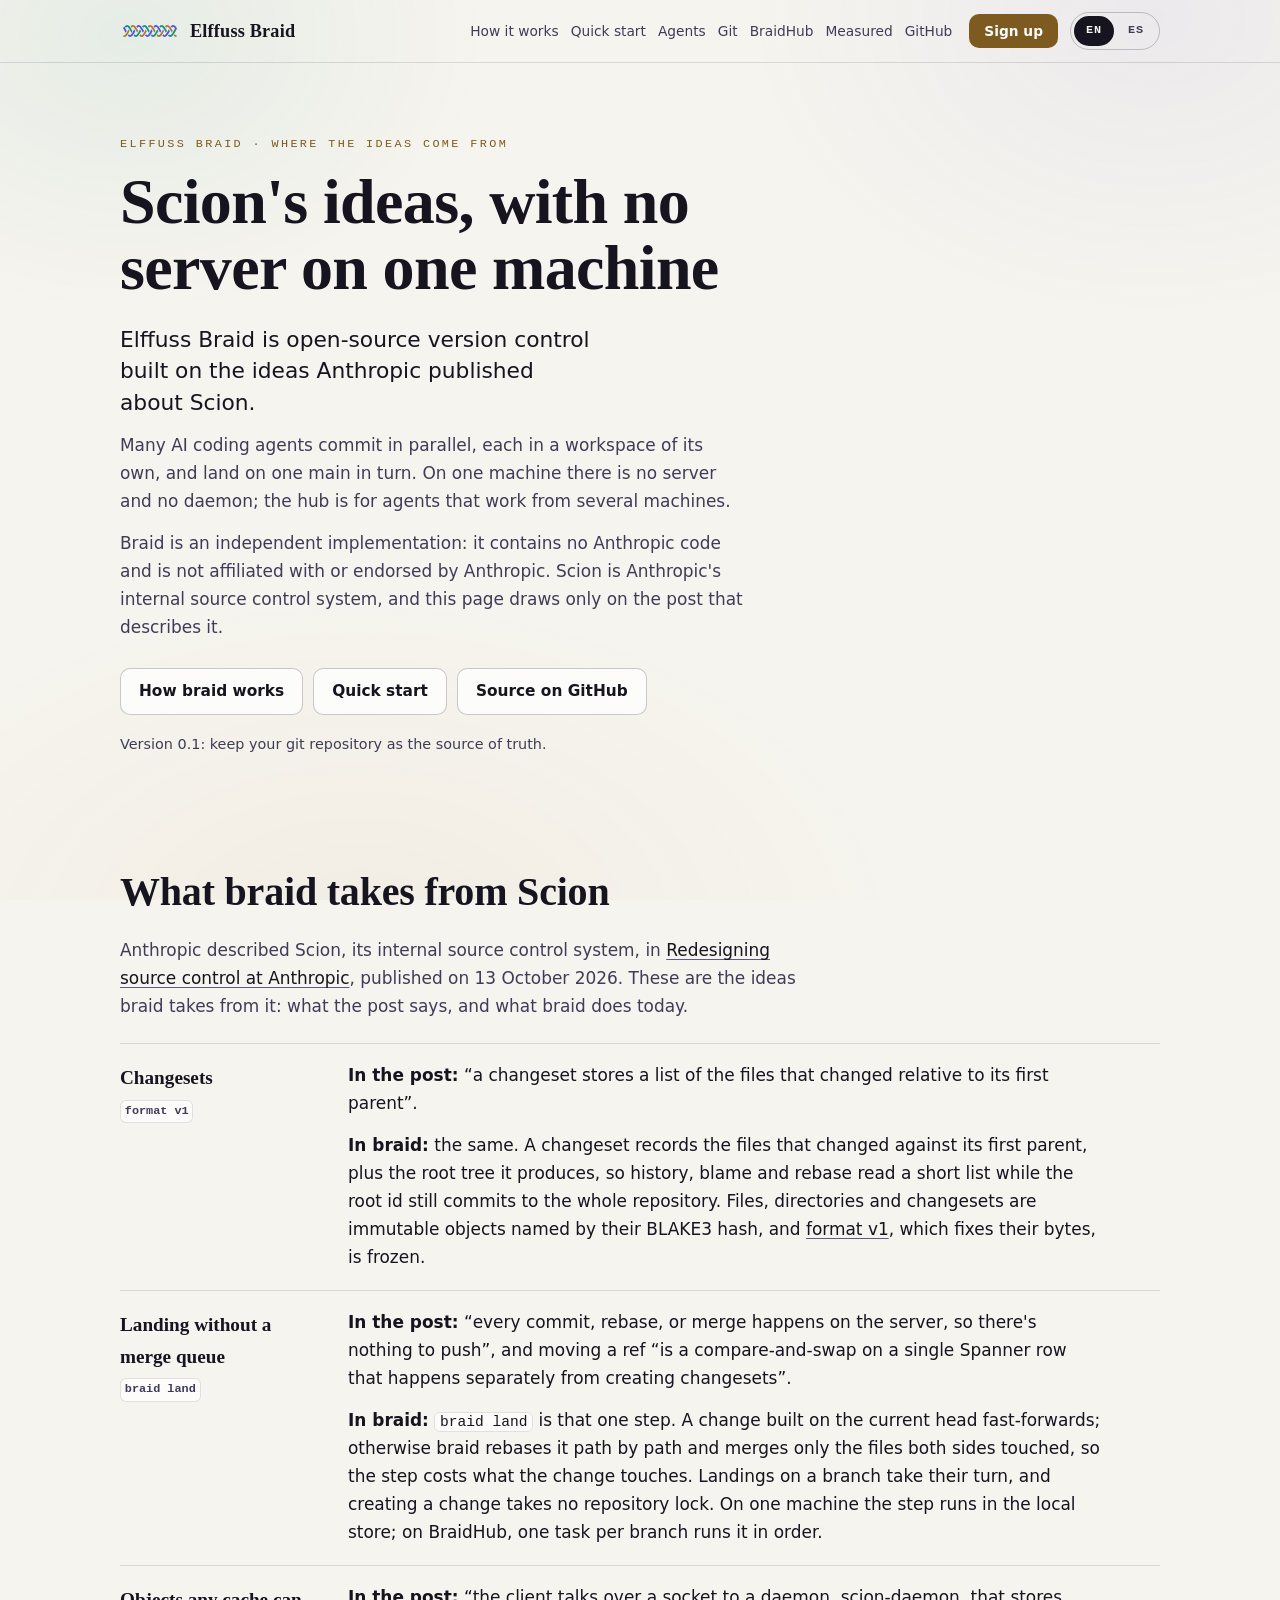
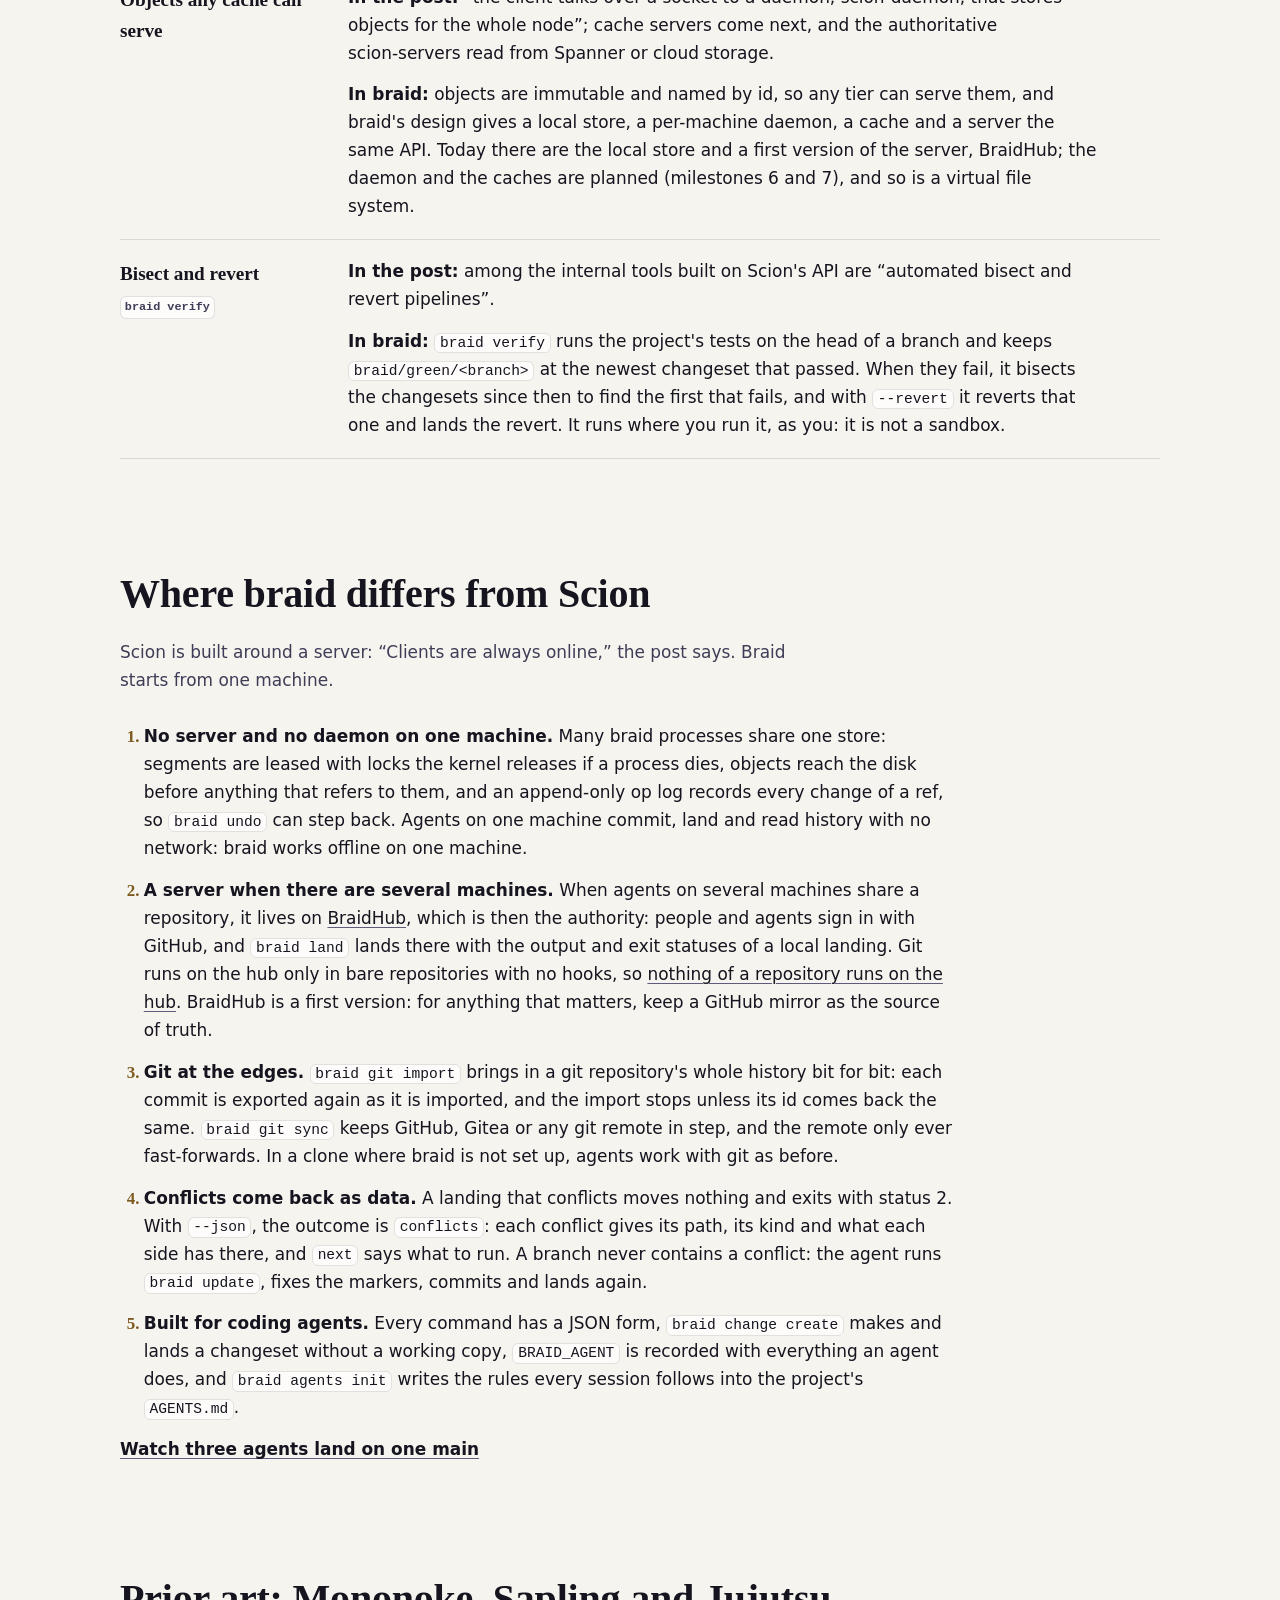
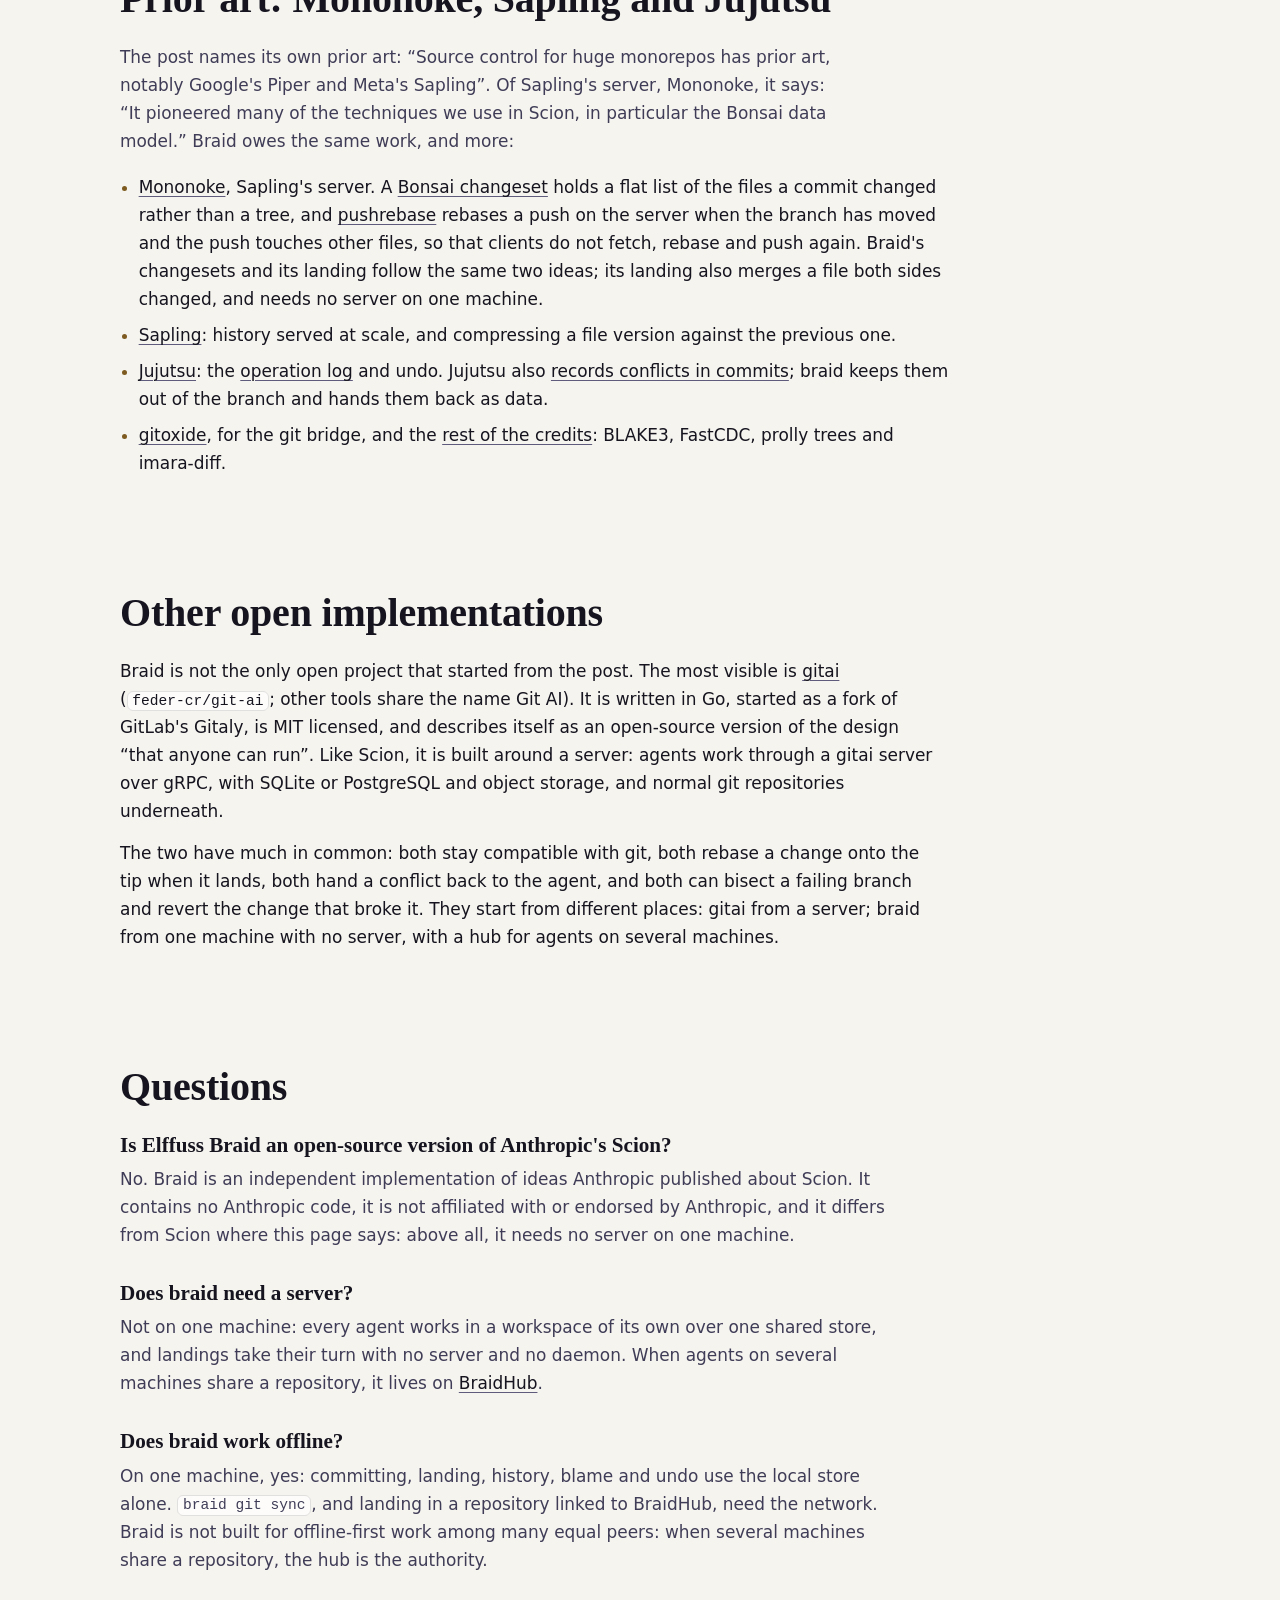
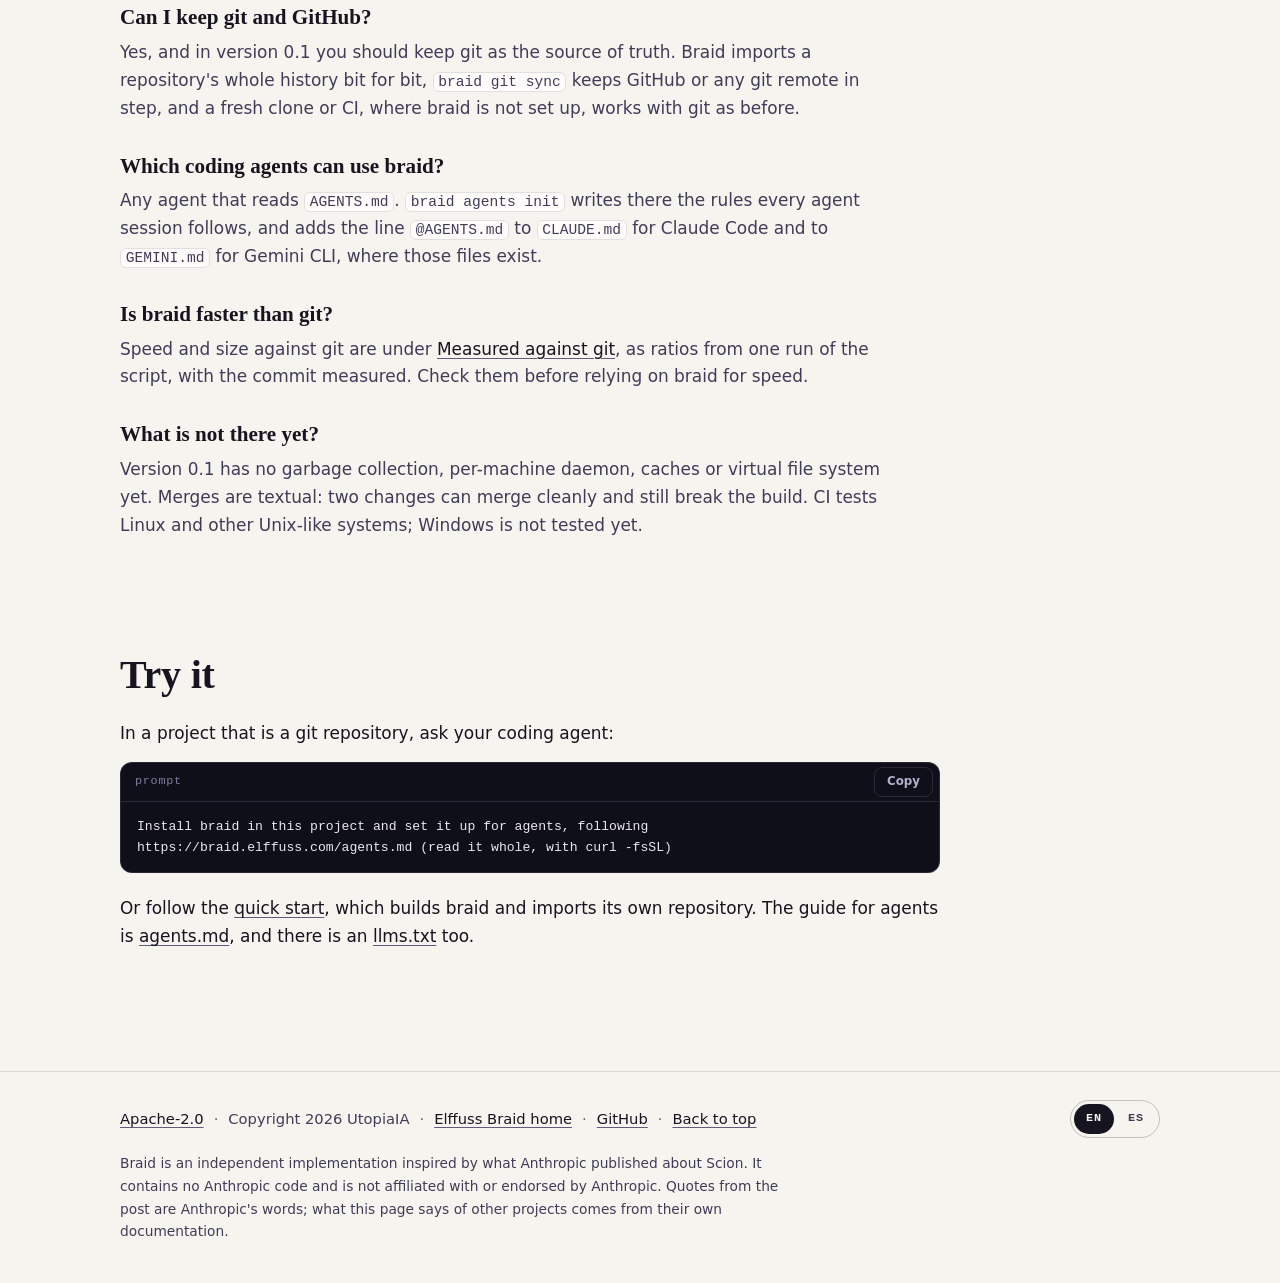
==== site/scion.html @ 1b3296dd "Site: a page on Scion's ideas, structured data, robots.txt and a sitemap - index.html: the title, th" ====
<!doctype html>
<!-- SPDX-License-Identifier: Apache-2.0
     Copyright (c) 2026 UtopiaIA -->
<html lang="en" data-title-es="Las ideas de Scion, sin servidor · Elffuss Braid">
<head>
<meta charset="utf-8">
<meta name="viewport" content="width=device-width, initial-scale=1">
<title>Scion's ideas, open source, with no server · Elffuss Braid</title>
<meta name="description" content="Version control from the ideas Anthropic published about Scion, open source and with no server on one machine. Independent, not affiliated with Anthropic.">
<link rel="canonical" href="https://braid.elffuss.com/scion.html">
<meta name="color-scheme" content="dark light">
<meta name="theme-color" content="#090a11" media="(prefers-color-scheme: dark)">
<meta name="theme-color" content="#f6f4ee" media="(prefers-color-scheme: light)">
<meta property="og:type" content="article">
<meta property="og:site_name" content="Elffuss">
<meta property="og:title" content="Scion's ideas, open source, with no server · Elffuss Braid">
<meta property="og:description" content="Elffuss Braid starts from the ideas Anthropic published about Scion, and needs no server on one machine: many AI coding agents land on one main. Independent, not affiliated with Anthropic.">
<meta property="og:url" content="https://braid.elffuss.com/scion.html">
<meta property="og:image" content="https://braid.elffuss.com/og.png">
<meta property="og:image:type" content="image/png">
<meta property="og:image:width" content="1200">
<meta property="og:image:height" content="630">
<meta property="og:image:alt" content="The Elffuss Braid logo and the line Many agents. One main. No retry loop., beside a terminal where three agents commit at once and land in turn, and the third, which changed the same line as the first, gets a conflict while main does not move.">
<meta property="og:locale" content="en_US">
<meta property="og:locale:alternate" content="es_ES">
<meta name="twitter:card" content="summary_large_image">
<meta name="twitter:title" content="Scion's ideas, open source, with no server · Elffuss Braid">
<meta name="twitter:description" content="Elffuss Braid starts from the ideas Anthropic published about Scion, and needs no server on one machine: many AI coding agents land on one main. Independent, not affiliated with Anthropic.">
<meta name="twitter:image" content="https://braid.elffuss.com/og.png">
<meta name="twitter:image:alt" content="The Elffuss Braid logo and the line Many agents. One main. No retry loop., beside a terminal where three agents commit at once and land in turn, and the third, which changed the same line as the first, gets a conflict while main does not move.">
<link rel="icon" href="favicon.svg" type="image/svg+xml">
<link rel="icon" href="favicon-32.png" type="image/png" sizes="32x32">
<link rel="apple-touch-icon" href="apple-touch-icon.png">
<link rel="stylesheet" href="site.css">
<script src="site.js"></script>
<script type="application/ld+json">
{
  "@context": "https://schema.org",
  "@graph": [
    {
      "@type": "WebPage",
      "@id": "https://braid.elffuss.com/scion.html#page",
      "url": "https://braid.elffuss.com/scion.html",
      "name": "Scion's ideas, with no server on one machine",
      "description": "What Elffuss Braid takes from the ideas Anthropic published about Scion, where it differs, the prior art it credits, and other open implementations. Braid is independent and not affiliated with or endorsed by Anthropic.",
      "inLanguage": "en",
      "isPartOf": { "@type": "WebSite", "@id": "https://braid.elffuss.com/#website", "name": "Elffuss Braid", "url": "https://braid.elffuss.com/" },
      "about": { "@type": "SoftwareSourceCode", "@id": "https://braid.elffuss.com/#source", "name": "Elffuss Braid", "codeRepository": "https://github.com/KikoCis/elffuss-braid" },
      "breadcrumb": { "@id": "https://braid.elffuss.com/scion.html#breadcrumb" }
    },
    {
      "@type": "BreadcrumbList",
      "@id": "https://braid.elffuss.com/scion.html#breadcrumb",
      "itemListElement": [
        { "@type": "ListItem", "position": 1, "name": "Elffuss Braid", "item": "https://braid.elffuss.com/" },
        { "@type": "ListItem", "position": 2, "name": "Scion's ideas, with no server on one machine" }
      ]
    }
  ]
}
</script>
</head>
<body id="top">
<a class="skip" href="#main"><span data-l="en" lang="en">Skip to content</span><span data-l="es" lang="es">Saltar al contenido</span></a>

<header class="site-head">
<div class="wrap head-row">
<a class="brand" href="./"><svg xmlns="http://www.w3.org/2000/svg" viewBox="0 0 320 96" class="mark" aria-hidden="true" focusable="false"><defs><mask id="hm-cut0" maskUnits="userSpaceOnUse" x="0" y="0" width="320" height="96"><rect x="0" y="0" width="320" height="96" fill="#fff"/><path d="M38.67 21.01C41.17 21.11 43.67 22.42 46.17 24.77C48.67 27.12 51.17 30.51 53.67 34.5C56.17 38.49 58.67 43.08 61.17 47.69C63.67 52.3 66.17 56.92 68.67 60.96M84.67 74.99C87.17 74.89 89.67 73.58 92.17 71.23C94.67 68.88 97.17 65.49 99.67 61.5C102.17 57.51 104.67 52.92 107.17 48.31C109.67 43.7 112.17 39.08 114.67 35.04M130.67 21.01C133.17 21.11 135.67 22.42 138.17 24.77C140.67 27.12 143.17 30.51 145.67 34.5C148.17 38.49 150.67 43.08 153.17 47.69C155.67 52.3 158.17 56.92 160.67 60.96M176.67 74.99C179.17 74.89 181.67 73.58 184.17 71.23C186.67 68.88 189.17 65.49 191.67 61.5C194.17 57.51 196.67 52.92 199.17 48.31C201.67 43.7 204.17 39.08 206.67 35.04M222.67 21.01C225.17 21.11 227.67 22.42 230.17 24.77C232.67 27.12 235.17 30.51 237.67 34.5C240.17 38.49 242.67 43.08 245.17 47.69C247.67 52.3 250.17 56.92 252.67 60.96M268.67 74.99C271.11 74.89 273.56 73.64 276 71.38C278.44 69.13 280.89 65.88 283.33 62.03C285.78 58.18 288.22 53.73 290.67 49.23C293.11 44.73 295.56 40.18 298 36.13" fill="none" stroke="#000" stroke-width="18.5" stroke-linecap="butt"/></mask><mask id="hm-cut1" maskUnits="userSpaceOnUse" x="0" y="0" width="320" height="96"><rect x="0" y="0" width="320" height="96" fill="#fff"/><path d="M22 32.94C23.78 35.66 25.56 38.71 27.33 41.91C29.11 45.1 30.89 48.43 32.67 51.68C34.44 54.92 36.22 58.09 38 60.96M54 74.99C56.5 74.89 59 73.58 61.5 71.23C64 68.88 66.5 65.49 69 61.5C71.5 57.51 74 52.92 76.5 48.31C79 43.7 81.5 39.08 84 35.04M100 21.01C102.5 21.11 105 22.42 107.5 24.77C110 27.12 112.5 30.51 115 34.5C117.5 38.49 120 43.08 122.5 47.69C125 52.3 127.5 56.92 130 60.96M146 74.99C148.5 74.89 151 73.58 153.5 71.23C156 68.88 158.5 65.49 161 61.5C163.5 57.51 166 52.92 168.5 48.31C171 43.7 173.5 39.08 176 35.04M192 21.01C194.5 21.11 197 22.42 199.5 24.77C202 27.12 204.5 30.51 207 34.5C209.5 38.49 212 43.08 214.5 47.69C217 52.3 219.5 56.92 222 60.96M238 74.99C240.5 74.89 243 73.58 245.5 71.23C248 68.88 250.5 65.49 253 61.5C255.5 57.51 258 52.92 260.5 48.31C263 43.7 265.5 39.08 268 35.04" fill="none" stroke="#000" stroke-width="18.5" stroke-linecap="butt"/></mask><mask id="hm-cut2" maskUnits="userSpaceOnUse" x="0" y="0" width="320" height="96"><rect x="0" y="0" width="320" height="96" fill="#fff"/><path d="M23.33 74.99C25.83 74.89 28.33 73.58 30.83 71.23C33.33 68.88 35.83 65.49 38.33 61.5C40.83 57.51 43.33 52.92 45.83 48.31C48.33 43.7 50.83 39.08 53.33 35.04M69.33 21.01C71.83 21.11 74.33 22.42 76.83 24.77C79.33 27.12 81.83 30.51 84.33 34.5C86.83 38.49 89.33 43.08 91.83 47.69C94.33 52.3 96.83 56.92 99.33 60.96M115.33 74.99C117.83 74.89 120.33 73.58 122.83 71.23C125.33 68.88 127.83 65.49 130.33 61.5C132.83 57.51 135.33 52.92 137.83 48.31C140.33 43.7 142.83 39.08 145.33 35.04M161.33 21.01C163.83 21.11 166.33 22.42 168.83 24.77C171.33 27.12 173.83 30.51 176.33 34.5C178.83 38.49 181.33 43.08 183.83 47.69C186.33 52.3 188.83 56.92 191.33 60.96M207.33 74.99C209.83 74.89 212.33 73.58 214.83 71.23C217.33 68.88 219.83 65.49 222.33 61.5C224.83 57.51 227.33 52.92 229.83 48.31C232.33 43.7 234.83 39.08 237.33 35.04M253.33 21.01C255.83 21.11 258.33 22.42 260.83 24.77C263.33 27.12 265.83 30.51 268.33 34.5C270.83 38.49 273.33 43.08 275.83 47.69C278.33 52.3 280.83 56.92 283.33 60.96" fill="none" stroke="#000" stroke-width="18.5" stroke-linecap="butt"/></mask></defs><path d="M22 74.94C25.83 75.42 29.67 73 33.5 68.35C37.33 63.7 41.17 56.89 45 49.84C48.83 42.79 52.67 35.58 56.5 30.26C60.33 24.93 64.17 21.55 68 21.06C71.83 20.58 75.67 23 79.5 27.65C83.33 32.3 87.17 39.11 91 46.16C94.83 53.21 98.67 60.42 102.5 65.74C106.33 71.07 110.17 74.45 114 74.94C117.83 75.42 121.67 73 125.5 68.35C129.33 63.7 133.17 56.89 137 49.84C140.83 42.79 144.67 35.58 148.5 30.26C152.33 24.93 156.17 21.55 160 21.06C163.83 20.58 167.67 23 171.5 27.65C175.33 32.3 179.17 39.11 183 46.16C186.83 53.21 190.67 60.42 194.5 65.74C198.33 71.07 202.17 74.45 206 74.94C209.83 75.42 213.67 73 217.5 68.35C221.33 63.7 225.17 56.89 229 49.84C232.83 42.79 236.67 35.58 240.5 30.26C244.33 24.93 248.17 21.55 252 21.06C255.83 20.58 259.67 23 263.5 27.65C267.33 32.3 271.17 39.11 275 46.16C278.83 53.21 282.67 60.42 286.5 65.74C290.33 71.07 294.17 74.45 298 74.94" fill="none" class="sa" stroke-width="9.5" stroke-linecap="round" stroke-linejoin="round" mask="url(#hm-cut0)"/><path d="M22 36.13C25.83 29.78 29.67 24.75 33.5 22.46C37.33 20.17 41.17 20.64 45 23.75C48.83 26.86 52.67 32.56 56.5 39.25C60.33 45.94 64.17 53.52 68 59.87C71.83 66.22 75.67 71.25 79.5 73.54C83.33 75.83 87.17 75.36 91 72.25C94.83 69.14 98.67 63.44 102.5 56.75C106.33 50.06 110.17 42.48 114 36.13C117.83 29.78 121.67 24.75 125.5 22.46C129.33 20.17 133.17 20.64 137 23.75C140.83 26.86 144.67 32.56 148.5 39.25C152.33 45.94 156.17 53.52 160 59.87C163.83 66.22 167.67 71.25 171.5 73.54C175.33 75.83 179.17 75.36 183 72.25C186.83 69.14 190.67 63.44 194.5 56.75C198.33 50.06 202.17 42.48 206 36.13C209.83 29.78 213.67 24.75 217.5 22.46C221.33 20.17 225.17 20.64 229 23.75C232.83 26.86 236.67 32.56 240.5 39.25C244.33 45.94 248.17 53.52 252 59.87C255.83 66.22 259.67 71.25 263.5 73.54C267.33 75.83 271.17 75.36 275 72.25C278.83 69.14 282.67 63.44 286.5 56.75C290.33 50.06 294.17 42.48 298 36.13" fill="none" class="sb" stroke-width="9.5" stroke-linecap="round" stroke-linejoin="round" mask="url(#hm-cut1)"/><path d="M22 32.94C25.83 38.8 29.67 46.26 33.5 53.19C37.33 60.13 41.17 66.46 45 70.41C48.83 74.35 52.67 75.86 56.5 74.5C60.33 73.14 64.17 68.93 68 63.06C71.83 57.2 75.67 49.74 79.5 42.81C83.33 35.87 87.17 29.54 91 25.59C94.83 21.65 98.67 20.14 102.5 21.5C106.33 22.86 110.17 27.07 114 32.94C117.83 38.8 121.67 46.26 125.5 53.19C129.33 60.13 133.17 66.46 137 70.41C140.83 74.35 144.67 75.86 148.5 74.5C152.33 73.14 156.17 68.93 160 63.06C163.83 57.2 167.67 49.74 171.5 42.81C175.33 35.87 179.17 29.54 183 25.59C186.83 21.65 190.67 20.14 194.5 21.5C198.33 22.86 202.17 27.07 206 32.94C209.83 38.8 213.67 46.26 217.5 53.19C221.33 60.13 225.17 66.46 229 70.41C232.83 74.35 236.67 75.86 240.5 74.5C244.33 73.14 248.17 68.93 252 63.06C255.83 57.2 259.67 49.74 263.5 42.81C267.33 35.87 271.17 29.54 275 25.59C278.83 21.65 282.67 20.14 286.5 21.5C290.33 22.86 294.17 27.07 298 32.94" fill="none" class="sc" stroke-width="9.5" stroke-linecap="round" stroke-linejoin="round" mask="url(#hm-cut2)"/></svg><span lang="en">Elffuss Braid</span></a>
<nav class="nav" aria-label="Site" data-aria-en="Site" data-aria-es="Sitio">
<ul>
<li><a href="./#how"><span data-l="en" lang="en">How it works</span><span data-l="es" lang="es">Cómo funciona</span></a></li>
<li><a href="./#start"><span data-l="en" lang="en">Quick start</span><span data-l="es" lang="es">Primeros pasos</span></a></li>
<li><a href="./#agents"><span data-l="en" lang="en">Agents</span><span data-l="es" lang="es">Agentes</span></a></li>
<li><a href="./#git">Git</a></li>
<li><a href="./#hub">BraidHub</a></li>
<li><a href="./#measured"><span data-l="en" lang="en">Measured</span><span data-l="es" lang="es">Medido</span></a></li>
<li><a href="https://github.com/KikoCis/elffuss-braid">GitHub</a></li>
</ul>
</nav>
<a class="btn btn-primary btn-head" href="https://braidhub.elffuss.com/login"><span data-l="en" lang="en">Sign up<span class="sr-only"> for BraidHub</span></span><span data-l="es" lang="es">Regístrate<span class="sr-only"> en BraidHub</span></span></a>
<div class="lang" role="group" aria-label="Language" data-aria-en="Language" data-aria-es="Idioma" hidden>
<button type="button" data-set-lang="en" lang="en" aria-pressed="true" title="English">EN</button><button type="button" data-set-lang="es" lang="es" aria-pressed="false" title="Español">ES</button>
</div>
</div>
</header>

<main id="main" tabindex="-1">

<section class="hero" aria-labelledby="hero-title">
<div class="wrap narrow">
<p class="eyebrow"><span data-l="en" lang="en">Elffuss Braid · where the ideas come from</span><span data-l="es" lang="es">Elffuss Braid · de dónde vienen las ideas</span></p>
<h1 id="hero-title"><span data-l="en" lang="en">Scion's ideas, with no server on one machine</span> <span data-l="es" lang="es">Las ideas de Scion, sin servidor en una sola máquina</span></h1>
<p class="pitch" data-l="en" lang="en">Elffuss Braid is open-source version control built on the ideas Anthropic published about Scion.</p>
<p class="pitch" data-l="es" lang="es">Elffuss Braid es un sistema de control de versiones de código abierto que parte de las ideas que Anthropic publicó sobre Scion.</p>
<p class="sub" data-l="en" lang="en">Many AI coding agents commit in parallel, each in a workspace of its own, and land on one main in turn. On one machine there is no server and no daemon; the hub is for agents that work from several machines.</p>
<p class="sub" data-l="es" lang="es">Muchos agentes de IA hacen commit en paralelo, cada uno en su propio espacio de trabajo, y aterrizan por turnos en un solo main. En una sola máquina no hay servidor ni daemon; el hub es para los agentes que trabajan desde varias máquinas.</p>
<p class="sub" data-l="en" lang="en">Braid is an independent implementation: it contains no Anthropic code and is not affiliated with or endorsed by Anthropic. Scion is Anthropic's internal source control system, and this page draws only on the post that describes it.</p>
<p class="sub" data-l="es" lang="es">Braid es una implementación independiente: no contiene código de Anthropic y no tiene relación con Anthropic ni cuenta con su respaldo. Scion es el sistema interno de control de versiones de Anthropic, y esta página solo se basa en el artículo que lo describe.</p>
<div class="cta">
<a class="btn" href="./#how"><span data-l="en" lang="en">How braid works</span><span data-l="es" lang="es">Cómo funciona braid</span></a>
<a class="btn" href="./#start"><span data-l="en" lang="en">Quick start</span><span data-l="es" lang="es">Primeros pasos</span></a>
<a class="btn" href="https://github.com/KikoCis/elffuss-braid"><span data-l="en" lang="en">Source on GitHub</span><span data-l="es" lang="es">El código en GitHub</span></a>
</div>
<p class="fine"><span data-l="en" lang="en">Version 0.1: keep your git repository as the source of truth.</span><span data-l="es" lang="es">Versión 0.1: tu repositorio de git sigue siendo la fuente de verdad.</span></p>
</div>
</section>

<section id="takes" class="sec" aria-labelledby="takes-title">
<div class="wrap">
<div class="sec-head">
<h2 id="takes-title"><span data-l="en" lang="en">What braid takes from Scion</span> <span data-l="es" lang="es">Qué toma braid de Scion</span></h2>
</div>
<p class="lead" data-l="en" lang="en">Anthropic described Scion, its internal source control system, in <a href="https://www.anthropic.com/engineering/redesigning-source-control">Redesigning source control at Anthropic</a>, published on 13 October 2026. These are the ideas braid takes from it: what the post says, and what braid does today.</p>
<p class="lead" data-l="es" lang="es">Anthropic describió Scion, su sistema interno de control de versiones, en <a href="https://www.anthropic.com/engineering/redesigning-source-control">Redesigning source control at Anthropic</a>, publicado el 13 de octubre de 2026. Estas son las ideas que braid toma de él: lo que dice el artículo y lo que braid hace hoy.</p>
<dl class="rows">
<div class="row">
<dt><span data-l="en" lang="en">Changesets</span><span data-l="es" lang="es">Changesets</span><code lang="en">format v1</code></dt>
<dd><div data-l="en" lang="en">
<p><strong>In the post:</strong> “a changeset stores a list of the files that changed relative to its first parent”.</p>
<p><strong>In braid:</strong> the same. A changeset records the files that changed against its first parent, plus the root tree it produces, so history, blame and rebase read a short list while the root id still commits to the whole repository. Files, directories and changesets are immutable objects named by their BLAKE3 hash, and <a href="https://github.com/KikoCis/elffuss-braid/blob/main/docs/spec/format-v1.md">format v1</a>, which fixes their bytes, is frozen.</p>
</div><div data-l="es" lang="es">
<p><strong>En el artículo:</strong> un changeset guarda la lista de los ficheros que cambiaron respecto a su primer padre.</p>
<p><strong>En braid:</strong> lo mismo. Un changeset registra los ficheros que cambiaron respecto a su primer padre, más el árbol raíz que resulta, así que la historia, blame y el rebase leen una lista corta y el id de la raíz sigue fijando el estado de todo el repositorio. Ficheros, directorios y changesets son objetos inmutables que se nombran por su hash BLAKE3, y el <a href="https://github.com/KikoCis/elffuss-braid/blob/main/docs/spec/format-v1.md">formato v1</a>, que fija sus bytes, está congelado.</p>
</div></dd>
</div>
<div class="row">
<dt><span data-l="en" lang="en">Landing without a merge queue</span><span data-l="es" lang="es">Aterrizar sin cola de fusión</span><code lang="en">braid land</code></dt>
<dd><div data-l="en" lang="en">
<p><strong>In the post:</strong> “every commit, rebase, or merge happens on the server, so there's nothing to push”, and moving a ref “is a compare-and-swap on a single Spanner row that happens separately from creating changesets”.</p>
<p><strong>In braid:</strong> <code>braid land</code> is that one step. A change built on the current head fast-forwards; otherwise braid rebases it path by path and merges only the files both sides touched, so the step costs what the change touches. Landings on a branch take their turn, and creating a change takes no repository lock. On one machine the step runs in the local store; on BraidHub, one task per branch runs it in order.</p>
</div><div data-l="es" lang="es">
<p><strong>En el artículo:</strong> todo commit, rebase o fusión ocurre en el servidor, así que no hay nada que subir con push, y mover una ref es un compare-and-swap sobre una sola fila de Spanner, aparte de crear changesets.</p>
<p><strong>En braid:</strong> <code>braid land</code> es ese paso. Un cambio hecho sobre la cabeza actual entra en fast-forward; si no, braid le hace rebase ruta a ruta y solo fusiona los ficheros que han tocado los dos lados, así que el paso cuesta lo que toca el cambio. Los aterrizajes en una rama van por turnos, y crear un cambio no bloquea el repositorio. En una sola máquina, el paso se hace en el almacén local; en BraidHub, una tarea por rama lo hace en orden.</p>
</div></dd>
</div>
<div class="row">
<dt><span data-l="en" lang="en">Objects any cache can serve</span><span data-l="es" lang="es">Objetos que sirve cualquier caché</span></dt>
<dd><div data-l="en" lang="en">
<p><strong>In the post:</strong> “the client talks over a socket to a daemon, <span class="nw">scion-daemon</span>, that stores objects for the whole node”; cache servers come next, and the authoritative <span class="nw">scion-servers</span> read from Spanner or cloud storage.</p>
<p><strong>In braid:</strong> objects are immutable and named by id, so any tier can serve them, and braid's design gives a local store, a per-machine daemon, a cache and a server the same API. Today there are the local store and a first version of the server, BraidHub; the daemon and the caches are planned (milestones 6 and 7), and so is a virtual file system.</p>
</div><div data-l="es" lang="es">
<p><strong>En el artículo:</strong> el cliente habla por un socket con un daemon, <span class="nw">scion-daemon</span>, que guarda los objetos de todo el nodo; después vienen servidores de caché, y los <span class="nw">scion-servers</span>, que son la autoridad, leen de Spanner o del almacenamiento en la nube.</p>
<p><strong>En braid:</strong> los objetos son inmutables y se nombran por su id, así que cualquier nivel puede servirlos, y el diseño de braid da la misma API a un almacén local, a un daemon por máquina, a una caché y a un servidor. Hoy existen el almacén local y una primera versión del servidor, BraidHub; el daemon y las cachés están previstos (fases 6 y 7), igual que un sistema de ficheros virtual.</p>
</div></dd>
</div>
<div class="row">
<dt><span data-l="en" lang="en">Bisect and revert</span><span data-l="es" lang="es">Bisección y reversión</span><code lang="en">braid verify</code></dt>
<dd><div data-l="en" lang="en">
<p><strong>In the post:</strong> among the internal tools built on Scion's API are “automated bisect and revert pipelines”.</p>
<p><strong>In braid:</strong> <code>braid verify</code> runs the project's tests on the head of a branch and keeps <code>braid/green/&lt;branch&gt;</code> at the newest changeset that passed. When they fail, it bisects the changesets since then to find the first that fails, and with <code class="nw">--revert</code> it reverts that one and lands the revert. It runs where you run it, as you: it is not a sandbox.</p>
</div><div data-l="es" lang="es">
<p><strong>En el artículo:</strong> entre las herramientas internas que usan la API de Scion hay procesos automáticos de bisección y reversión.</p>
<p><strong>En braid:</strong> <code>braid verify</code> ejecuta los tests del proyecto sobre la cabeza de una rama y mantiene <code>braid/green/&lt;rama&gt;</code> en el changeset más reciente que los pasó. Cuando fallan, busca por bisección, entre los changesets posteriores, el primero que falla y, con <code class="nw">--revert</code>, lo revierte y aterriza la reversión. Se ejecuta donde lo lances y con tus permisos: no es un sandbox.</p>
</div></dd>
</div>
</dl>
</div>
</section>

<section id="differs" class="sec" aria-labelledby="differs-title">
<div class="wrap">
<div class="sec-head">
<h2 id="differs-title"><span data-l="en" lang="en">Where braid differs from Scion</span> <span data-l="es" lang="es">En qué se aparta braid de Scion</span></h2>
</div>
<p class="lead" data-l="en" lang="en">Scion is built around a server: “Clients are always online,” the post says. Braid starts from one machine.</p>
<p class="lead" data-l="es" lang="es">Scion gira en torno a un servidor: según el artículo, sus clientes están siempre conectados. Braid empieza por una sola máquina.</p>
<ol class="points" data-l="en" lang="en">
<li><strong>No server and no daemon on one machine.</strong> Many braid processes share one store: segments are leased with locks the kernel releases if a process dies, objects reach the disk before anything that refers to them, and an append-only op log records every change of a ref, so <code>braid undo</code> can step back. Agents on one machine commit, land and read history with no network: braid works offline on one machine.</li>
<li><strong>A server when there are several machines.</strong> When agents on several machines share a repository, it lives on <a href="./#hub">BraidHub</a>, which is then the authority: people and agents sign in with GitHub, and <code>braid land</code> lands there with the output and exit statuses of a local landing. Git runs on the hub only in bare repositories with no hooks, so <a href="https://github.com/KikoCis/elffuss-braid/blob/main/docs/hub.md#11-mirrors">nothing of a repository runs on the hub</a>. BraidHub is a first version: for anything that matters, keep a GitHub mirror as the source of truth.</li>
<li><strong>Git at the edges.</strong> <code>braid git import</code> brings in a git repository's whole history bit for bit: each commit is exported again as it is imported, and the import stops unless its id comes back the same. <code>braid git sync</code> keeps GitHub, Gitea or any git remote in step, and the remote only ever fast-forwards. In a clone where braid is not set up, agents work with git as before.</li>
<li><strong>Conflicts come back as data.</strong> A landing that conflicts moves nothing and exits with status 2. With <code class="nw">--json</code>, the outcome is <code>conflicts</code>: each conflict gives its path, its kind and what each side has there, and <code>next</code> says what to run. A branch never contains a conflict: the agent runs <code>braid update</code>, fixes the markers, commits and lands again.</li>
<li><strong>Built for coding agents.</strong> Every command has a JSON form, <code>braid change create</code> makes and lands a changeset without a working copy, <code>BRAID_AGENT</code> is recorded with everything an agent does, and <code>braid agents init</code> writes the rules every session follows into the project's <code>AGENTS.md</code>.</li>
</ol>
<ol class="points" data-l="es" lang="es">
<li><strong>Sin servidor ni daemon en una sola máquina.</strong> Muchos procesos de braid comparten un almacén: los segmentos se reservan con cerrojos que el kernel libera si un proceso muere, los objetos llegan al disco antes que lo que apunta a ellos, y un registro de operaciones que solo crece apunta cada cambio de ref, para que <code>braid undo</code> pueda dar marcha atrás. Los agentes de una máquina hacen commit, aterrizan y leen la historia sin red: braid funciona sin conexión en una sola máquina.</li>
<li><strong>Un servidor cuando hay varias máquinas.</strong> Cuando agentes de varias máquinas comparten un repositorio, este vive en <a href="./#hub">BraidHub</a>, que pasa a ser la autoridad: personas y agentes entran con GitHub, y <code>braid land</code> aterriza allí con la misma salida y los mismos códigos de salida que un aterrizaje local. En el hub, git solo se ejecuta en repositorios bare y sin hooks, así que <a href="https://github.com/KikoCis/elffuss-braid/blob/main/docs/hub.md#11-mirrors">nada de un repositorio se ejecuta en el hub</a>. BraidHub es una primera versión: para todo lo que importe, ten un espejo en GitHub como fuente de verdad.</li>
<li><strong>Git en los bordes.</strong> <code>braid git import</code> trae toda la historia de un repositorio de git bit a bit: cada commit se vuelve a exportar al importarlo, y la importación se detiene si su id no sale idéntico. <code>braid git sync</code> mantiene al día GitHub, Gitea o cualquier remoto de git, y el remoto solo avanza en fast-forward. En un clon donde braid no está configurado, los agentes trabajan con git, como siempre.</li>
<li><strong>Los conflictos vuelven como datos.</strong> Un aterrizaje con conflictos no mueve nada y sale con 2. Con <code class="nw">--json</code>, el <code>outcome</code> es <code>conflicts</code>: cada conflicto da su ruta, su tipo y lo que tiene cada lado, y <code>next</code> dice qué ejecutar después. Una rama nunca contiene un conflicto: el agente hace <code>braid update</code>, arregla los marcadores, hace commit y vuelve a aterrizar.</li>
<li><strong>Hecho para agentes de programación.</strong> Todos los comandos tienen salida JSON, <code>braid change create</code> crea y aterriza un changeset sin copia de trabajo, <code>BRAID_AGENT</code> queda registrado con todo lo que hace un agente, y <code>braid agents init</code> escribe en el <code>AGENTS.md</code> del proyecto las reglas que sigue cada sesión.</li>
</ol>
<p class="next-link"><a href="./#story"><span data-l="en" lang="en">Watch three agents land on one main</span><span data-l="es" lang="es">Mira cómo aterrizan tres agentes en un solo main</span></a></p>
</div>
</section>

<section id="prior-art" class="sec" aria-labelledby="prior-art-title">
<div class="wrap">
<div class="sec-head">
<h2 id="prior-art-title"><span data-l="en" lang="en">Prior art: Mononoke, Sapling and Jujutsu</span> <span data-l="es" lang="es">Lo que vino antes: Mononoke, Sapling y Jujutsu</span></h2>
</div>
<p class="lead" data-l="en" lang="en">The post names its own prior art: “Source control for huge monorepos has prior art, notably Google's Piper and Meta's Sapling”. Of Sapling's server, Mononoke, it says: “It pioneered many of the techniques we use in Scion, in particular the Bonsai data model.” Braid owes the same work, and more:</p>
<p class="lead" data-l="es" lang="es">El artículo cita sus propios precedentes: Piper, de Google, y Sapling, de Meta. Del servidor de Sapling, Mononoke, dice que fue pionero en muchas de las técnicas que usa Scion, en particular el modelo de datos Bonsai. Braid les debe lo mismo, y algo más:</p>
<ul class="honest prior" data-l="en" lang="en">
<li><a href="https://github.com/facebook/sapling/tree/main/eden/mononoke">Mononoke</a>, Sapling's server. A <a href="https://github.com/facebook/sapling/blob/main/eden/mononoke/docs/2.1-bonsai-data-model.md">Bonsai changeset</a> holds a flat list of the files a commit changed rather than a tree, and <a href="https://github.com/facebook/sapling/blob/main/eden/mononoke/docs/4.1-pushrebase.md">pushrebase</a> rebases a push on the server when the branch has moved and the push touches other files, so that clients do not fetch, rebase and push again. Braid's changesets and its landing follow the same two ideas; its landing also merges a file both sides changed, and needs no server on one machine.</li>
<li><a href="https://sapling-scm.com">Sapling</a>: history served at scale, and compressing a file version against the previous one.</li>
<li><a href="https://github.com/jj-vcs/jj">Jujutsu</a>: the <a href="https://docs.jj-vcs.dev/latest/operation-log/">operation log</a> and undo. Jujutsu also <a href="https://docs.jj-vcs.dev/latest/conflicts/">records conflicts in commits</a>; braid keeps them out of the branch and hands them back as data.</li>
<li><a href="https://github.com/GitoxideLabs/gitoxide">gitoxide</a>, for the git bridge, and the <a href="./#honest">rest of the credits</a>: BLAKE3, FastCDC, prolly trees and <span class="nw">imara-diff</span>.</li>
</ul>
<ul class="honest prior" data-l="es" lang="es">
<li><a href="https://github.com/facebook/sapling/tree/main/eden/mononoke">Mononoke</a>, el servidor de Sapling. Un <a href="https://github.com/facebook/sapling/blob/main/eden/mononoke/docs/2.1-bonsai-data-model.md">changeset de Bonsai</a> guarda una lista plana de los ficheros que cambió un commit, en vez de un árbol, y <a href="https://github.com/facebook/sapling/blob/main/eden/mononoke/docs/4.1-pushrebase.md">pushrebase</a> hace en el servidor el rebase de un push cuando la rama se ha movido y el push toca otros ficheros, para que los clientes no tengan que volver a hacer fetch, rebase y push. Los changesets de braid y su forma de aterrizar siguen esas dos ideas; además, al aterrizar, braid fusiona un fichero que han cambiado los dos lados, y en una sola máquina no necesita servidor.</li>
<li><a href="https://sapling-scm.com">Sapling</a>: servir historia a gran escala y comprimir cada versión de un fichero respecto a la anterior.</li>
<li><a href="https://github.com/jj-vcs/jj">Jujutsu</a>: el <a href="https://docs.jj-vcs.dev/latest/operation-log/">registro de operaciones</a> y el deshacer. Jujutsu además <a href="https://docs.jj-vcs.dev/latest/conflicts/">guarda los conflictos en los commits</a>; braid los deja fuera de la rama y los devuelve como datos.</li>
<li><a href="https://github.com/GitoxideLabs/gitoxide">gitoxide</a>, por el puente con git, y el <a href="./#honest">resto de los créditos</a>: BLAKE3, FastCDC, los prolly trees e <span class="nw">imara-diff</span>.</li>
</ul>
</div>
</section>

<section id="others" class="sec" aria-labelledby="others-title">
<div class="wrap narrow">
<div class="sec-head">
<h2 id="others-title"><span data-l="en" lang="en">Other open implementations</span> <span data-l="es" lang="es">Otras implementaciones abiertas</span></h2>
</div>
<p data-l="en" lang="en">Braid is not the only open project that started from the post. The most visible is <a href="https://github.com/feder-cr/git-ai">gitai</a> (<code class="nw">feder-cr/git-ai</code>; other tools share the name Git AI). It is written in Go, started as a fork of GitLab's Gitaly, is MIT licensed, and describes itself as an open-source version of the design “that anyone can run”. Like Scion, it is built around a server: agents work through a gitai server over gRPC, with SQLite or PostgreSQL and object storage, and normal git repositories underneath.</p>
<p data-l="es" lang="es">Braid no es el único proyecto abierto que salió de ese artículo. El más visible es <a href="https://github.com/feder-cr/git-ai">gitai</a> (<code class="nw">feder-cr/git-ai</code>; hay otras herramientas que se llaman Git AI). Está escrito en Go, empezó como un fork de Gitaly, de GitLab, tiene licencia MIT y se presenta como una versión de código abierto de ese diseño que cualquiera puede ejecutar. Como Scion, gira en torno a un servidor: los agentes trabajan a través de un servidor de gitai por gRPC, con SQLite o PostgreSQL y almacenamiento de objetos, y por debajo hay repositorios de git normales.</p>
<p data-l="en" lang="en">The two have much in common: both stay compatible with git, both rebase a change onto the tip when it lands, both hand a conflict back to the agent, and both can bisect a failing branch and revert the change that broke it. They start from different places: gitai from a server; braid from one machine with no server, with a hub for agents on several machines.</p>
<p data-l="es" lang="es">Los dos tienen mucho en común: ambos siguen siendo compatibles con git, ambos hacen rebase de un cambio sobre la punta al aterrizarlo, ambos devuelven el conflicto al agente y ambos pueden buscar por bisección el cambio que rompió una rama y revertirlo. Lo que cambia es el punto de partida: gitai, un servidor; braid, una sola máquina sin servidor, con un hub para los agentes de varias máquinas.</p>
</div>
</section>

<section id="questions" class="sec faq" aria-labelledby="questions-title">
<div class="wrap narrow">
<div class="sec-head">
<h2 id="questions-title"><span data-l="en" lang="en">Questions</span> <span data-l="es" lang="es">Preguntas</span></h2>
</div>
<div class="qa" data-l="en" lang="en">
<h3>Is Elffuss Braid an open-source version of Anthropic's Scion?</h3>
<p>No. Braid is an independent implementation of ideas Anthropic published about Scion. It contains no Anthropic code, it is not affiliated with or endorsed by Anthropic, and it differs from Scion where this page says: above all, it needs no server on one machine.</p>
<h3>Does braid need a server?</h3>
<p>Not on one machine: every agent works in a workspace of its own over one shared store, and landings take their turn with no server and no daemon. When agents on several machines share a repository, it lives on <a href="./#hub">BraidHub</a>.</p>
<h3>Does braid work offline?</h3>
<p>On one machine, yes: committing, landing, history, blame and undo use the local store alone. <code>braid git sync</code>, and landing in a repository linked to BraidHub, need the network. Braid is not built for offline-first work among many equal peers: when several machines share a repository, the hub is the authority.</p>
<h3>Can I keep git and GitHub?</h3>
<p>Yes, and in version 0.1 you should keep git as the source of truth. Braid imports a repository's whole history bit for bit, <code>braid git sync</code> keeps GitHub or any git remote in step, and a fresh clone or CI, where braid is not set up, works with git as before.</p>
<h3>Which coding agents can use braid?</h3>
<p>Any agent that reads <code>AGENTS.md</code>. <code>braid agents init</code> writes there the rules every agent session follows, and adds the line <code>@AGENTS.md</code> to <code>CLAUDE.md</code> for Claude Code and to <code>GEMINI.md</code> for Gemini CLI, where those files exist.</p>
<h3>Is braid faster than git?</h3>
<p>Speed and size against git are under <a href="./#measured">Measured against git</a>, as ratios from one run of the script, with the commit measured. Check them before relying on braid for speed.</p>
<h3>What is not there yet?</h3>
<p>Version 0.1 has no garbage collection, per-machine daemon, caches or virtual file system yet. Merges are textual: two changes can merge cleanly and still break the build. CI tests Linux and other Unix-like systems; Windows is not tested yet.</p>
</div>
<div class="qa" data-l="es" lang="es">
<h3>¿Es Elffuss Braid una versión de código abierto de Scion, de Anthropic?</h3>
<p>No. Braid es una implementación independiente de ideas que Anthropic publicó sobre Scion. No contiene código de Anthropic, no tiene relación con Anthropic ni cuenta con su respaldo, y se aparta de Scion donde dice esta página: sobre todo, en una sola máquina no necesita servidor.</p>
<h3>¿Braid necesita un servidor?</h3>
<p>En una sola máquina, no: cada agente trabaja en su propio espacio de trabajo sobre un único almacén compartido, y los aterrizajes van por turnos, sin servidor ni daemon. Cuando agentes de varias máquinas comparten un repositorio, este vive en <a href="./#hub">BraidHub</a>.</p>
<h3>¿Braid funciona sin conexión?</h3>
<p>En una sola máquina, sí: hacer commit, aterrizar, la historia, blame y deshacer usan solo el almacén local. <code>braid git sync</code>, y aterrizar en un repositorio enlazado a BraidHub, necesitan red. Braid no está pensado para trabajar sin conexión entre muchos iguales: cuando varias máquinas comparten un repositorio, el hub es la autoridad.</p>
<h3>¿Puedo seguir con git y GitHub?</h3>
<p>Sí, y en la versión 0.1 conviene que git siga siendo la fuente de verdad. Braid importa toda la historia de un repositorio bit a bit, <code>braid git sync</code> mantiene al día GitHub o cualquier remoto de git, y un clon nuevo o la integración continua, donde braid no está configurado, siguen con git como siempre.</p>
<h3>¿Qué agentes de programación pueden usar braid?</h3>
<p>Cualquiera que lea <code>AGENTS.md</code>. <code>braid agents init</code> escribe ahí las reglas que sigue cada sesión, y añade la línea <code>@AGENTS.md</code> a <code>CLAUDE.md</code> para Claude Code y a <code>GEMINI.md</code> para Gemini CLI, si esos ficheros existen.</p>
<h3>¿Braid es más rápido que git?</h3>
<p>La velocidad y el tamaño frente a git están en <a href="./#measured">«Medido frente a git»</a>, como ratios de una ejecución del script y con el commit medido. Compruébalos antes de contar con la velocidad de braid.</p>
<h3>¿Qué falta todavía?</h3>
<p>La versión 0.1 aún no tiene recolección de basura, daemon por máquina, cachés ni sistema de ficheros virtual. Las fusiones son textuales: dos cambios pueden fusionarse limpiamente y aun así romper la compilación. La integración continua prueba Linux y otros sistemas tipo Unix; Windows aún no se prueba.</p>
</div>
</div>
</section>

<section id="try" class="sec" aria-labelledby="try-title">
<div class="wrap narrow">
<div class="sec-head">
<h2 id="try-title"><span data-l="en" lang="en">Try it</span> <span data-l="es" lang="es">Pruébalo</span></h2>
</div>
<p data-l="en" lang="en">In a project that is a git repository, ask your coding agent:</p>
<p data-l="es" lang="es">En un proyecto que sea un repositorio de git, pídeselo a tu agente de programación:</p>
<div class="code prompt" data-l="en" lang="en">
<div class="code-bar"><span>prompt</span><button class="copy" type="button" aria-label="Copy the prompt" data-aria-en="Copy the prompt" data-aria-es="Copiar la petición" hidden><span class="c-idle" data-l="en" lang="en">Copy</span><span class="c-idle" data-l="es" lang="es">Copiar</span><span class="c-done" data-l="en" lang="en">Copied</span><span class="c-done" data-l="es" lang="es">Copiado</span></button></div>
<pre tabindex="0" role="region" aria-label="The prompt for your agent" data-aria-en="The prompt for your agent" data-aria-es="La petición para tu agente"><code>Install braid in this project and set it up for agents, following https://braid.elffuss.com/agents.md (read it whole, with curl -fsSL)</code></pre>
</div>
<div class="code prompt" data-l="es" lang="es">
<div class="code-bar"><span>petición</span><button class="copy" type="button" aria-label="Copiar la petición" data-aria-en="Copy the prompt" data-aria-es="Copiar la petición" hidden><span class="c-idle" data-l="en" lang="en">Copy</span><span class="c-idle" data-l="es" lang="es">Copiar</span><span class="c-done" data-l="en" lang="en">Copied</span><span class="c-done" data-l="es" lang="es">Copiado</span></button></div>
<pre tabindex="0" role="region" aria-label="La petición para tu agente" data-aria-en="The prompt for your agent" data-aria-es="La petición para tu agente"><code>Instala braid en este proyecto y configúralo para agentes siguiendo https://braid.elffuss.com/agents.md (léelo entero, con curl -fsSL)</code></pre>
</div>
<p data-l="en" lang="en">Or follow the <a href="./#start">quick start</a>, which builds braid and imports its own repository. The guide for agents is <a href="agents.md">agents.md</a>, and there is an <a href="llms.txt">llms.txt</a> too.</p>
<p data-l="es" lang="es">O sigue los <a href="./#start">primeros pasos</a>, que compilan braid e importan su propio repositorio. La guía para agentes es <a href="agents.md">agents.md</a>, en inglés, y también hay un <a href="llms.txt">llms.txt</a>.</p>
</div>
</section>

</main>

<footer class="site-foot">
<div class="wrap">
<div class="foot-row">
<a href="https://github.com/KikoCis/elffuss-braid/blob/main/LICENSE">Apache-2.0</a>
<span class="dot" aria-hidden="true">·</span>
<span>Copyright 2026 UtopiaIA</span>
<span class="dot" aria-hidden="true">·</span>
<a href="./"><span data-l="en" lang="en">Elffuss Braid home</span><span data-l="es" lang="es">Inicio de Elffuss Braid</span></a>
<span class="dot" aria-hidden="true">·</span>
<a href="https://github.com/KikoCis/elffuss-braid">GitHub</a>
<span class="dot" aria-hidden="true">·</span>
<a href="#top"><span data-l="en" lang="en">Back to top</span><span data-l="es" lang="es">Volver arriba</span></a>
<span class="lang lang-foot" role="group" aria-label="Language" data-aria-en="Language" data-aria-es="Idioma" hidden><button type="button" data-set-lang="en" lang="en" aria-pressed="true" title="English">EN</button><button type="button" data-set-lang="es" lang="es" aria-pressed="false" title="Español">ES</button></span>
</div>
<p class="foot-note" data-l="en" lang="en">Braid is an independent implementation inspired by what Anthropic published about Scion. It contains no Anthropic code and is not affiliated with or endorsed by Anthropic. Quotes from the post are Anthropic's words; what this page says of other projects comes from their own documentation.</p>
<p class="foot-note" data-l="es" lang="es">Braid es una implementación independiente inspirada en lo que Anthropic publicó sobre Scion. No contiene código de Anthropic y no tiene relación con Anthropic ni cuenta con su respaldo. Las citas del artículo son palabras de Anthropic; lo que esta página dice de otros proyectos sale de su propia documentación.</p>
</div>
</footer>
<p id="live" class="sr-only" role="status" aria-live="polite"></p>
</body>
</html>
---- site/site.css ----
/* SPDX-License-Identifier: Apache-2.0
   Copyright (c) 2026 UtopiaIA
   Elffuss Braid · braid.elffuss.com
   Static: no web fonts, no external requests. Dark by default, as on
   elffuss.com; light when the system asks for it. Terminals stay dark in
   both. */

:root {
  --ground: #090a11;
  --surface: rgb(22, 23, 38);
  --surface-soft: rgba(22, 23, 38, .62);
  --line: rgba(150, 146, 184, .14);
  --line-strong: rgba(150, 146, 184, .28);
  --text: #eae8f2;
  --text-dim: #b3afce;
  --muted: #7f7ca0;
  /* --muted is for strokes, dots and dashed borders; text that should look
     quieter than --text-dim uses this, which keeps 4.5:1 even where the
     aurora lightens the ground */
  --muted-text: #8e8bb0;
  /* strand colours: text and graphics are the same in the dark */
  --brass: #c8a06a;
  --teal: #54dcc6;
  --indigo: #8272ff;
  --magenta: #e779cf;
  --g-brass: #c8a06a;
  --g-teal: #54dcc6;
  --g-indigo: #8272ff;
  --g-magenta: #e779cf;
  --btn-bg: linear-gradient(135deg, #e6c294, #c8a06a);
  --btn-ink: #140f08;
  --focus: #c8a06a;
  --tint-x: rgba(231, 121, 207, .07);
  --tint-x-line: rgba(231, 121, 207, .38);
  --aurora-teal: rgba(84, 220, 198, .13);
  --aurora-indigo: rgba(130, 114, 255, .16);
  --aurora-brass: rgba(200, 160, 106, .08);
  /* terminals: the same in both themes */
  --term-bg: #0e0f18;
  --term-line: rgba(150, 146, 184, .2);
  --term-text: #eae8f2;
  --term-dim: #b3afce;
  --term-muted: #7f7ca0;
  --term-a: #c8a06a;
  --term-b: #54dcc6;
  --term-c: #8272ff;
  --term-x: #e779cf;
  --serif: "Iowan Old Style", Georgia, "Palatino Linotype", Palatino, serif;
  --sans: system-ui, -apple-system, "Segoe UI", Roboto, sans-serif;
  --mono: ui-monospace, "SF Mono", Menlo, Consolas, monospace;
  --r: 16px;
  --r-sm: 10px;
  color-scheme: dark;
}

@media (prefers-color-scheme: light) {
  :root {
    --ground: #f6f4ee;
    --surface: #fff;
    --surface-soft: rgba(255, 255, 255, .72);
    --line: rgba(21, 20, 31, .12);
    --line-strong: rgba(21, 20, 31, .22);
    --text: #15141f;
    --text-dim: #3f3c57;
    --muted: #5f5b7d;
    --muted-text: #5f5b7d;
    --brass: #7d5a1f;
    --teal: #0b6f61;
    --indigo: #4b3bd1;
    --magenta: #a2307f;
    --g-brass: #a77a3a;
    --g-teal: #13917f;
    --g-indigo: #5b4ae6;
    --g-magenta: #a2307f;
    --btn-bg: #7d5a1f;
    --btn-ink: #fff;
    --focus: #7d5a1f;
    --tint-x: rgba(162, 48, 127, .05);
    --tint-x-line: rgba(162, 48, 127, .34);
    --aurora-teal: rgba(19, 145, 127, .07);
    --aurora-indigo: rgba(91, 74, 230, .06);
    --aurora-brass: rgba(167, 122, 58, .05);
    color-scheme: light;
  }
}

/* ------------------------------------------------------------- language */
/* Both languages are in the page; the one that does not match html[lang]
   is not shown. Without JavaScript the page is English. */
html:not([lang="es"]) [data-l="es"],
html[lang="es"] [data-l="en"] {
  display: none !important;
}

/* ------------------------------------------------------------- base */
*, *::before, *::after { box-sizing: border-box; }
html {
  background: var(--ground);
  -webkit-text-size-adjust: 100%;
  text-size-adjust: 100%;
}
body {
  margin: 0;
  min-height: 100vh;
  color: var(--text);
  font-family: var(--sans);
  font-size: 1.06rem;
  line-height: 1.65;
  overflow-wrap: break-word;
}
body::before {
  content: "";
  position: fixed;
  inset: 0;
  z-index: -1;
  pointer-events: none;
  background:
    radial-gradient(40% 44% at 10% 4%, var(--aurora-teal), transparent 70%),
    radial-gradient(44% 46% at 90% 2%, var(--aurora-indigo), transparent 72%),
    radial-gradient(56% 50% at 28% 104%, var(--aurora-brass), transparent 76%);
}
img, svg { max-width: 100%; }
p, ul, ol, dl, figure, h1, h2, h3, h4, pre { margin: 0; }
a { color: inherit; text-decoration-color: var(--muted); text-decoration-thickness: 1px; text-underline-offset: .2em; }
a:hover { text-decoration-color: currentColor; }
p a, li a, dd a, td a, figcaption a { color: var(--text); }
code {
  font-family: var(--mono);
  font-size: .86em;
  padding: .08em .32em;
  border-radius: 6px;
  background: var(--surface-soft);
  border: 1px solid var(--line);
  white-space: nowrap;
}
@media (max-width: 640px) {
  code { white-space: normal; overflow-wrap: anywhere; }
}
:focus-visible {
  outline: 2px solid var(--focus);
  outline-offset: 3px;
  border-radius: 4px;
}
main:focus { outline: none; }
::selection { background: rgba(130, 114, 255, .35); }

.sr-only {
  position: absolute !important;
  width: 1px;
  height: 1px;
  padding: 0;
  margin: -1px;
  overflow: hidden;
  clip: rect(0 0 0 0);
  white-space: nowrap;
  border: 0;
}
.skip {
  position: absolute;
  left: 16px;
  top: -60px;
  z-index: 10;
  padding: 10px 14px;
  border-radius: var(--r-sm);
  background: var(--text);
  color: var(--ground);
  font-weight: 600;
  text-decoration: none;
}
.skip:focus { top: 12px; }

.wrap {
  width: 100%;
  max-width: 1120px;
  margin-inline: auto;
  padding-inline: clamp(16px, 4vw, 40px);
}
.narrow > * { max-width: 820px; }
.narrow-left { max-width: 820px; }

/* ------------------------------------------------------------- header */
.site-head { border-bottom: 1px solid var(--line); }
.head-row {
  display: flex;
  flex-wrap: wrap;
  align-items: center;
  gap: 8px 18px;
  padding-block: 12px;
}
.brand {
  display: inline-flex;
  align-items: center;
  gap: 10px;
  color: var(--text);
  text-decoration: none;
  font-family: var(--serif);
  font-weight: 600;
  font-size: 1.14rem;
  letter-spacing: .01em;
}
.brand .mark { width: 60px; height: auto; display: block; }
.mark .sa, .logo .sa { stroke: var(--g-brass); }
.mark .sb, .logo .sb { stroke: var(--g-teal); }
.mark .sc, .logo .sc { stroke: var(--g-indigo); }
.nav { order: 3; width: 100%; }
.nav ul {
  display: flex;
  flex-wrap: wrap;
  gap: 2px 2px;
  list-style: none;
  padding: 0;
  margin: 0 -10px;
}
.nav a {
  display: inline-block;
  padding: 6px 10px;
  border-radius: 8px;
  color: var(--text-dim);
  text-decoration: none;
  font-size: .9rem;
}
.nav a:hover { color: var(--text); background: var(--surface-soft); }
/* on a phone the section links keep to two rows in both languages: GitHub
   is already a button in the hero and a link in the footer */
@media (max-width: 539px) {
  .nav li:last-child { display: none; }
}
@media (max-width: 479px) {
  .nav ul { margin-inline: -6px; }
  .nav a { padding-inline: 6px; }
}
.lang {
  display: inline-flex;
  gap: 2px;
  padding: 3px;
  border: 1px solid var(--line-strong);
  border-radius: 999px;
}
.lang[hidden] { display: none; }
.head-row > .lang { margin-left: auto; }
.lang button {
  min-width: 40px;
  min-height: 30px;
  padding: 5px 10px;
  border: 0;
  border-radius: 999px;
  background: transparent;
  color: var(--text-dim);
  font: 600 .74rem/1 var(--mono);
  letter-spacing: .08em;
  cursor: pointer;
}
.lang button:hover { color: var(--text); }
.lang button[aria-pressed="true"] { background: var(--text); color: var(--ground); }
@media (forced-colors: active) {
  .lang button[aria-pressed="true"] { forced-color-adjust: none; background: Highlight; color: HighlightText; }
}
/* sign up: a compact primary button next to the language toggle, from 480px
   up; narrower, the brand and the toggle fill the row, and the hero's button
   comes first under the header, with what it does */
.head-row > .btn-head {
  min-height: 34px;
  margin-left: auto;
  padding: 5px 14px;
  font-size: .86rem;
  white-space: nowrap;
}
@media (min-width: 480px) {
  .head-row > .lang { margin-left: 0; }
}
@media (max-width: 479px) {
  .head-row > .btn-head { display: none; }
}
/* the narrowest phones keep the brand and the toggle on one row */
@media (max-width: 359px) {
  .head-row { column-gap: 12px; }
  .brand .mark { width: 50px; }
}

/* from 1180px the header is one row: the brand, the section links, the
   sign-up button and the toggle. The links are closer together there, so
   that the row holds them in Spanish too */
@media (min-width: 1180px) {
  .head-row { column-gap: 12px; }
  .nav { order: 0; width: auto; margin-left: auto; }
  .nav ul { margin: 0; }
  .nav a { padding-inline: 5px; font-size: .86rem; }
  .head-row > .btn-head { margin-left: 0; }
  .head-row > .lang { margin-left: 0; }
}

/* ------------------------------------------------------------- hero */
.hero { padding-top: clamp(28px, 6vw, 72px); }
.hero-grid {
  display: grid;
  gap: 26px;
  grid-template-columns: minmax(0, 1fr);
  grid-template-areas: "logo" "copy" "card";
}
.hero-logo { grid-area: logo; }
.hero-copy { grid-area: copy; }
.hero-card { grid-area: card; }
.hero-logo .logo { display: block; width: 100%; max-width: 320px; height: auto; }
@media (min-width: 900px) {
  .hero-grid {
    grid-template-columns: minmax(0, 1.08fr) minmax(0, .92fr);
    grid-template-areas: "copy logo" "copy card";
    grid-template-rows: auto 1fr;
    column-gap: clamp(32px, 5vw, 64px);
    row-gap: 22px;
    align-items: start;
  }
  .hero-logo .logo { max-width: 460px; margin-inline: auto; }
  .hero-copy { padding-top: 8px; }
}
.eyebrow {
  font-family: var(--mono);
  font-size: .74rem;
  letter-spacing: .2em;
  text-transform: uppercase;
  color: var(--brass);
}
h1 {
  margin-top: 14px;
  font-family: var(--serif);
  font-weight: 600;
  font-size: clamp(2.2rem, 6vw, 4rem);
  line-height: 1.04;
  letter-spacing: -.01em;
  text-wrap: balance;
}
.nw { white-space: nowrap; }
.pitch {
  margin-top: 22px;
  max-width: 34ch;
  font-size: clamp(1.18rem, 2.2vw, 1.36rem);
  line-height: 1.45;
}
.sub { margin-top: 14px; max-width: 58ch; color: var(--text-dim); }
.cta { display: flex; flex-wrap: wrap; gap: 10px; margin-top: 26px; }
.btn {
  display: inline-flex;
  align-items: center;
  min-height: 44px;
  padding: 10px 18px;
  border: 1px solid var(--line-strong);
  border-radius: var(--r-sm);
  background: var(--surface-soft);
  color: var(--text);
  font-weight: 600;
  font-size: .96rem;
  text-decoration: none;
}
.btn:hover { border-color: var(--text-dim); }
.btn-primary { background: var(--btn-bg); color: var(--btn-ink); border-color: transparent; }
.btn-primary:hover { border-color: transparent; filter: brightness(1.06); }
/* the hero's sign-up button, with one line under it that says what happens */
.signup { margin-top: 26px; }
.signup-note { margin-top: 10px; max-width: 48ch; font-size: .9rem; line-height: 1.55; color: var(--text-dim); }
.signup + .cta { margin-top: 18px; }
.fine { margin-top: 18px; font-size: .9rem; color: var(--text-dim); }
.hero-card figcaption {
  margin-top: 10px;
  max-width: 60ch;
  font-size: .9rem;
  line-height: 1.55;
  color: var(--text-dim);
}

/* the strands of the hero logo draw in, once */
.logo .sa, .logo .sb, .logo .sc { stroke-dasharray: 1 2; stroke-dashoffset: 0; }
@media (prefers-reduced-motion: no-preference) {
  .logo .sa, .logo .sb, .logo .sc { animation: draw 1.5s cubic-bezier(.22, .61, .36, 1) both; }
  .logo .sb { animation-delay: .16s; }
  .logo .sc { animation-delay: .32s; }
}
@keyframes draw { from { stroke-dashoffset: 1; } to { stroke-dashoffset: 0; } }

/* ------------------------------------------------------------- terminals */
.term {
  --agent: var(--term-line);
  position: relative;
  margin-block: 18px 22px;
  border: 1px solid var(--term-line);
  border-left: 3px solid var(--agent);
  border-radius: 12px;
  background: var(--term-bg);
  color: var(--term-dim);
  overflow: hidden;
  font-family: var(--mono);
}
.term.t-a { --agent: var(--term-a); }
.term.t-b { --agent: var(--term-b); }
.term.t-c { --agent: var(--term-c); }
.term.t-n { --agent: var(--term-muted); }
.term-hero {
  margin: 0;
  border-left-width: 1px;
  box-shadow: inset 2px 0 0 var(--term-a), inset 4px 0 0 var(--term-b), inset 6px 0 0 var(--term-c);
}
.term-bar {
  display: flex;
  justify-content: space-between;
  align-items: center;
  gap: 12px;
  min-height: 34px;
  padding: 6px 14px;
  border-bottom: 1px solid var(--term-line);
  color: var(--term-dim);
  font-size: .76rem;
  letter-spacing: .02em;
}
.term-bar > span:first-child { white-space: nowrap; }
.term-bar .bar-note { color: var(--term-dim); font-style: italic; text-align: right; text-wrap: balance; }
.term pre, .code pre {
  padding: 14px 16px;
  overflow-x: auto;
  font-family: var(--mono);
  font-size: .82rem;
  line-height: 1.62;
  white-space: pre;
  tab-size: 4;
}
.term code, .code code, .task code {
  padding: 0;
  border: 0;
  border-radius: 0;
  background: none;
  font-size: inherit;
  white-space: inherit;
  overflow-wrap: inherit;
}
.term-hero pre { white-space: pre-wrap; overflow-wrap: anywhere; font-size: .8rem; padding: 16px 18px 16px 22px; }
.term .pr { color: var(--term-muted); }
.term .cmd { color: var(--term-text); }
.term .id { color: var(--term-muted); }
.term .el { color: var(--term-muted); }
.term .ag-a { color: var(--term-a); }
.term .ag-b { color: var(--term-b); }
.term .ag-c { color: var(--term-c); }
.term .x, .term .x .id { color: var(--term-x); }
.term .ln-a, .term .ln-a .id { color: var(--term-a); }
.term .ln-b, .term .ln-b .id { color: var(--term-b); }
.term .ln-c, .term .ln-c .id { color: var(--term-c); }
.exit {
  display: inline-block;
  padding: 1px 8px;
  border: 1px solid var(--term-x);
  border-radius: 999px;
  color: var(--term-x);
  font-family: var(--mono);
  font-size: .72rem;
  line-height: 1.5;
  letter-spacing: .04em;
  white-space: nowrap;
  vertical-align: 1px;
}
.story .term pre { white-space: pre-wrap; overflow-wrap: anywhere; }
/* blame is columns: it keeps its lines, like the copyable blocks below.
   On a phone it leaves the ids out, and its bar note says so, and on the
   narrowest its type is a little smaller, so that every line fits whole */
.story .term-cols pre { white-space: pre; overflow-wrap: normal; }
.bn-ids { display: none; }
@media (max-width: 480px) {
  .term-blame .bl-id { display: none; }
  .term-blame .bn-ids { display: inline; }
}
@media (max-width: 359px) {
  .story .term-blame pre { padding-inline: 12px; font-size: .76rem; }
}
/* the op log wraps an entry that does not fit under itself, past its
   number, so what each landing did stays in view. Its lines are inline
   blocks, not blocks, so its text reads and copies as braid prints it */
.term-oplog .ol { display: inline-block; width: 100%; padding-left: 4ch; text-indent: -4ch; }

/* copyable blocks and column transcripts keep their exact text and scroll
   in their own box; site.js marks one that is wider than its box, and the
   text fades at the edge that has more, so a phone shows that it scrolls */
.code pre.more-right, .term-cols pre.more-right {
  -webkit-mask-image: linear-gradient(to right, #000 calc(100% - 56px), transparent);
  mask-image: linear-gradient(to right, #000 calc(100% - 56px), transparent);
}
.code pre.more-left, .term-cols pre.more-left {
  -webkit-mask-image: linear-gradient(to right, transparent, #000 40px);
  mask-image: linear-gradient(to right, transparent, #000 40px);
}
.code pre.more-left.more-right, .term-cols pre.more-left.more-right {
  -webkit-mask-image: linear-gradient(to right, transparent, #000 40px, #000 calc(100% - 56px), transparent);
  mask-image: linear-gradient(to right, transparent, #000 40px, #000 calc(100% - 56px), transparent);
}
.code pre:focus-visible, .term-cols pre:focus-visible { outline-offset: -2px; border-radius: 0 0 11px 11px; }
@supports selector(:has(*)) {
  .code:has(> pre:focus-visible), .term-cols:has(> pre:focus-visible) { outline: 2px solid var(--focus); outline-offset: 2px; }
  .code > pre:focus-visible, .term-cols > pre:focus-visible { outline: none; }
}
.code {
  margin-block: 14px 22px;
  border: 1px solid var(--term-line);
  border-radius: 12px;
  background: var(--term-bg);
  color: var(--term-text);
  overflow: hidden;
}
/* the prompt under "Ask your agent" is a sentence, not a command: it wraps,
   so that a phone shows all of it */
.code.prompt pre { white-space: pre-wrap; overflow-wrap: anywhere; }
.code-bar {
  display: flex;
  justify-content: space-between;
  align-items: center;
  min-height: 38px;
  padding: 4px 6px 4px 14px;
  border-bottom: 1px solid var(--term-line);
  color: var(--term-muted);
  font: .74rem/1 var(--mono);
  letter-spacing: .06em;
}
.copy {
  min-height: 30px;
  padding: 4px 12px;
  border: 1px solid var(--term-line);
  border-radius: 8px;
  background: transparent;
  color: var(--term-dim);
  font: 600 .74rem/1 var(--sans);
  cursor: pointer;
}
.copy:hover { color: var(--term-text); border-color: var(--term-dim); }
.copy:focus-visible { outline-color: #c8a06a; }
.copy .c-done { display: none; }
.copy.copied .c-idle { display: none; }
.copy.copied .c-done { display: inline; }
.copy.copied { color: var(--term-b); border-color: var(--term-b); }

/* ------------------------------------------------------------- sections */
.sec { padding-top: clamp(64px, 9vw, 112px); }
.sec-head { margin-bottom: 22px; }
.sec-head .eyebrow { margin-bottom: 10px; }
h2 {
  font-family: var(--serif);
  font-weight: 600;
  font-size: clamp(1.75rem, 3.6vw, 2.5rem);
  line-height: 1.15;
  letter-spacing: -.005em;
  text-wrap: balance;
}
h3 {
  font-family: var(--serif);
  font-weight: 600;
  font-size: clamp(1.3rem, 2.4vw, 1.6rem);
  line-height: 1.25;
  text-wrap: balance;
}
.sec p + p, .sec p + .code, .sec .code + p { margin-top: 14px; }
.lead { max-width: 66ch; color: var(--text-dim); }
.note, .after, .licence, .run-note { color: var(--text-dim); font-size: .94rem; }

/* ------------------------------------------------------------- story */
.chapter {
  display: grid;
  grid-template-columns: minmax(0, 1fr);
  margin-top: clamp(36px, 5vw, 56px);
}
.ch-num {
  font-family: var(--serif);
  font-weight: 600;
  font-size: 1.15rem;
  line-height: 1;
  color: var(--brass);
  letter-spacing: .04em;
  margin-bottom: 8px;
}
.ch-main { min-width: 0; max-width: 820px; }
.ch-main > p { max-width: 66ch; }
.ch-main > h3 + p { margin-top: 12px; }
.ch-main > p + p { margin-top: 14px; }
@media (min-width: 960px) {
  .chapter { grid-template-columns: 96px minmax(0, 1fr); }
  .ch-num { font-size: 2.6rem; margin: 0; padding-top: 2px; text-align: left; }
}
.ch-x {
  padding: clamp(18px, 3vw, 30px) clamp(16px, 3vw, 30px) clamp(10px, 2vw, 20px);
  margin-inline: calc(-1 * clamp(16px, 3vw, 30px));
  border: 1px solid var(--tint-x-line);
  border-radius: var(--r);
  background: var(--tint-x);
}
@media (max-width: 640px) {
  .ch-x { margin-inline: -8px; padding-inline: 8px; }
}
.tasks {
  display: grid;
  grid-template-columns: repeat(auto-fit, minmax(200px, 1fr));
  gap: 10px;
  margin-top: 18px;
  padding: 0;
  list-style: none;
}
.task {
  border: 1px solid var(--term-line);
  border-top: 3px solid var(--agent);
  border-radius: 10px;
  background: var(--term-bg);
  color: var(--term-dim);
  font-family: var(--mono);
  font-size: .8rem;
}
.task.t-a { --agent: var(--term-a); }
.task.t-b { --agent: var(--term-b); }
.task.t-c { --agent: var(--term-c); }
.task-who {
  display: block;
  padding: 7px 12px;
  border-bottom: 1px solid var(--term-line);
  color: var(--agent);
  font-size: .74rem;
}
.task pre { padding: 10px 12px; font-size: .8rem; line-height: 1.6; white-space: pre-wrap; }
.task .del, .task .ctx { color: var(--term-muted); }
.task .add { color: var(--agent); }
.loop-row { display: grid; gap: 12px; align-items: center; margin-top: 14px; }
.loop-row p + p { margin-top: 0; }
.loop-fig { max-width: 420px; justify-self: center; width: 100%; }
/* equal halves, so the figure keeps room for its labels next to the text */
@media (min-width: 1000px) {
  .loop-row { grid-template-columns: minmax(0, 1fr) minmax(0, 1fr); gap: 24px; }
}
.gitloop { display: block; width: 100%; height: auto; }
.gitloop .gl-path { fill: none; stroke: var(--text-dim); stroke-width: 3.2; stroke-linecap: round; stroke-linejoin: round; opacity: .8; }
.gitloop .gl-dot { fill: var(--text-dim); }
.gitloop .gl-dot-x { fill: var(--g-magenta); }
.gitloop .gl-t { fill: var(--text-dim); font: 17px var(--mono); }
.gitloop .gl-x { fill: var(--magenta); font: 600 17px var(--mono); }
.gitloop .gl-ar { fill: var(--text-dim); }
details.run {
  margin-top: 24px;
  border: 1px solid var(--line-strong);
  border-radius: 12px;
  background: var(--surface-soft);
}
details.run > summary {
  cursor: pointer;
  padding: 12px 16px;
  font-weight: 600;
  list-style-position: inside;
}
details.run[open] > summary { border-bottom: 1px solid var(--line); }
details.run .code { margin: 12px; }

/* ------------------------------------------------------------- autosync */
.as-band {
  padding: clamp(20px, 4vw, 36px);
  border: 1.5px dashed var(--muted);
  border-radius: var(--r);
  background: var(--surface-soft);
}
.as-band h2 { margin-top: 12px; font-size: clamp(1.45rem, 3vw, 2rem); }
.as-band p:not(.pill) { margin-top: 14px; max-width: 66ch; color: var(--text-dim); }
.pill {
  display: inline-block;
  padding: 3px 10px;
  border: 1px solid var(--line-strong);
  border-radius: 999px;
  color: var(--text-dim);
  font: .72rem/1.5 var(--mono);
  letter-spacing: .12em;
  text-transform: uppercase;
}

/* ------------------------------------------------------------- diagram */
.diagram {
  margin-top: 6px;
  padding: clamp(10px, 2vw, 22px);
  border: 1px solid var(--line);
  border-radius: var(--r);
  background: var(--surface-soft);
}
.dgm { display: block; width: 100%; height: auto; }
.dgm-tall { display: none; max-width: 460px; margin-inline: auto; }
@media (max-width: 999px) {
  .dgm-wide { display: none; }
  .dgm-tall { display: block; }
}
@media (max-width: 479px) {
  .diagram { padding: 6px; }
}
.dgm .band { fill: var(--surface-soft); stroke: var(--line-strong); }
.dgm .card { fill: var(--surface); stroke: var(--line-strong); }
.dgm .acc-a { fill: var(--g-brass); }
.dgm .acc-b { fill: var(--g-teal); }
.dgm .acc-c { fill: var(--g-indigo); }
.dgm .lb { font-family: var(--sans); }
.dgm .mono { font-family: var(--mono); }
.dgm .hi { fill: var(--text); }
.dgm .dim { fill: var(--text-dim); }
.dgm .muted { fill: var(--muted-text); }
.dgm .strong { font-weight: 600; }
.dgm .t-a { fill: var(--brass); }
.dgm .t-b { fill: var(--teal); }
.dgm .t-c { fill: var(--indigo); }
.dgm .t-x { fill: var(--magenta); }
.dgm .strand { fill: none; stroke-linecap: round; stroke-linejoin: round; }
.dgm .st-a { stroke: var(--g-brass); }
.dgm .st-b { stroke: var(--g-teal); }
.dgm .st-c { stroke: var(--g-indigo); }
.dgm .post { fill: var(--muted); }
.dgm .knot { fill: none; stroke: var(--g-magenta); stroke-width: 4.5; stroke-linecap: round; stroke-linejoin: round; }
.dgm .loop { fill: none; stroke: var(--g-teal); stroke-width: 2; stroke-dasharray: 5 5; stroke-linecap: round; }
.dgm .ar { fill: var(--text-dim); }
.dgm .ar-b { fill: var(--g-teal); }
.dgm .flow { fill: none; stroke: var(--text-dim); stroke-width: 2; }
.dgm .box { fill: var(--surface); stroke: var(--line-strong); }
.dgm .ghost { fill: none; stroke: var(--muted); stroke-dasharray: 6 6; }
.points {
  display: grid;
  gap: 14px;
  margin-top: 28px;
  padding-left: 1.4em;
  max-width: 78ch;
}
.points li::marker { color: var(--brass); font-family: var(--serif); font-weight: 600; }
.points strong { font-weight: 650; }
.credit { margin-top: 24px; max-width: 72ch; color: var(--text-dim); font-size: .95rem; }
/* the heading over the Scion credit in #how sits close to it, in both languages */
.grid-title + .credit, .grid-title + .credit + .credit { margin-top: 8px; }

/* ------------------------------------------------------------- agents */
.grid-title { margin-top: 34px; }
.contract {
  display: grid;
  grid-template-columns: repeat(auto-fill, minmax(min(100%, 240px), 1fr));
  gap: 12px;
  margin-top: 16px;
  padding: 0;
  list-style: none;
}
.contract > li {
  min-width: 0;
  padding: 16px 18px;
  border: 1px solid var(--line);
  border-radius: 12px;
  background: var(--surface-soft);
}
.contract > li.wide { grid-column: 1 / -1; }
.contract h4 {
  margin-bottom: 6px;
  font-family: var(--mono);
  font-size: .76rem;
  font-weight: 600;
  letter-spacing: .12em;
  text-transform: uppercase;
  color: var(--brass);
}
.contract p { font-size: .95rem; line-height: 1.55; color: var(--text-dim); }
.contract p code { color: var(--text); }
.contract .code { margin: 12px 0 2px; }

/* ------------------------------------------------------------- git */
.rows { margin-top: 22px; border-top: 1px solid var(--line); }
.row {
  display: grid;
  gap: 6px 28px;
  padding-block: 18px;
  border-bottom: 1px solid var(--line);
}
@media (min-width: 760px) {
  .row { grid-template-columns: 200px minmax(0, 1fr); }
}
.row dt { font-family: var(--serif); font-weight: 600; font-size: 1.2rem; }
.row dt code { display: block; width: max-content; margin-top: 6px; font-size: .74rem; color: var(--text-dim); }
.row dd { margin: 0; max-width: 70ch; }
.row dd ul { padding-left: 1.1em; display: grid; gap: 6px; }
.licence { margin-top: 6px; max-width: 72ch; }
.next-link { margin-top: 14px; }
.next-link a { color: var(--text); font-weight: 600; }
/* BraidHub: the sign-up button, and the link to the hub beside it */
.hub-cta { display: flex; flex-wrap: wrap; align-items: center; gap: 12px 24px; margin-top: 22px; }
.hub-cta .next-link { margin-top: 0; }

/* ------------------------------------------------------------- measured */
.method { display: grid; gap: 6px; max-width: 76ch; padding-left: 1.1em; color: var(--text-dim); }
.ratios-run { margin-top: 26px; }
.ratios-run > p { max-width: 72ch; }
.table-wrap { margin-block: 16px 18px; overflow-x: auto; }
.table-wrap:focus-visible { outline-offset: 2px; }
table { width: 100%; border-collapse: collapse; font-size: .92rem; line-height: 1.5; }
th, td { padding: 11px 12px; text-align: left; vertical-align: top; border-bottom: 1px solid var(--line); }
thead th {
  border-bottom: 1px solid var(--line-strong);
  color: var(--text-dim);
  font-family: var(--mono);
  font-size: .72rem;
  font-weight: 600;
  letter-spacing: .1em;
  text-transform: uppercase;
}
tbody tr:hover { background: var(--surface-soft); }
.ratios td:nth-child(2) {
  font-family: var(--mono);
  font-size: 1.05rem;
  font-weight: 600;
  white-space: nowrap;
  min-width: 140px;
}
.ratios td:nth-child(3) code { white-space: nowrap; }
/* long commands in the first column break between tokens; flags stay whole */
.ratios td:first-child code { white-space: normal; }
.mk { display: block; position: relative; height: 10px; width: 120px; margin-top: 8px; }
.mk::before { content: ""; position: absolute; left: 0; right: 0; top: 4px; height: 2px; border-radius: 2px; background: var(--line-strong); }
.mk-one { position: absolute; top: -1px; width: 2px; height: 12px; margin-left: -1px; background: var(--text-dim); }
.mk-bar { position: absolute; top: 3px; height: 4px; border-radius: 2px; background: var(--text-dim); opacity: .55; }
.mk-dot { position: absolute; top: 0; width: 10px; height: 10px; margin-left: -5px; border-radius: 50%; background: var(--text); }
.mk-legend { margin-top: 22px; font-size: .88rem; color: var(--text-dim); max-width: 72ch; }

.checks td:first-child { width: 42%; color: var(--text); }
.checks td:last-child { color: var(--text-dim); }

@media (max-width: 860px) {
  table, thead, tbody, tr, th, td { display: block; }
  thead { position: absolute; width: 1px; height: 1px; overflow: hidden; clip: rect(0 0 0 0); }
  tbody tr {
    margin-bottom: 10px;
    padding: 12px 14px;
    border: 1px solid var(--line);
    border-radius: 12px;
    background: var(--surface-soft);
  }
  tbody tr:hover { background: var(--surface-soft); }
  td { padding: 3px 0; border: 0; }
  .checks td:first-child { width: auto; font-weight: 600; }
  .ratios td:nth-child(2) { padding-top: 8px; }
  .ratios td:nth-child(3) code { white-space: normal; }
  html:not([lang="es"]) .ratios td:nth-child(2)::before { content: "braid / git  "; }
  html[lang="es"] .ratios td:nth-child(2)::before { content: "braid / git  "; }
  .ratios td:nth-child(2)::before { font-size: .72rem; font-weight: 400; letter-spacing: .08em; color: var(--text-dim); }
  html:not([lang="es"]) .ratios td:nth-child(3)::before { content: "Reproduce: "; }
  html[lang="es"] .ratios td:nth-child(3)::before { content: "Para repetirlo: "; }
  html:not([lang="es"]) .checks td:last-child::before { content: "How it is checked: "; }
  html[lang="es"] .checks td:last-child::before { content: "Cómo se comprueba: "; }
  .ratios td:nth-child(3)::before, .checks td:last-child::before { color: var(--muted-text); font-size: .86rem; }
}

/* ------------------------------------------------------------- honest */
.honest { display: grid; gap: 8px; max-width: 78ch; padding-left: 1.1em; }
.honest li::marker { color: var(--brass); }
.scion, .credits { margin-top: 18px; max-width: 76ch; color: var(--text-dim); font-size: .95rem; }

/* ------------------------------------------------------------- elffuss */
.family {
  display: grid;
  grid-template-columns: repeat(auto-fill, minmax(min(100%, 300px), 1fr));
  gap: 12px;
  margin-top: 20px;
  padding: 0;
  list-style: none;
}
.family a {
  display: flex;
  flex-direction: column;
  gap: 4px;
  height: 100%;
  padding: 16px 18px;
  border: 1px solid var(--line);
  border-radius: 12px;
  background: var(--surface-soft);
  text-decoration: none;
}
.family a:hover { border-color: var(--line-strong); }
.f-name { font-family: var(--serif); font-weight: 600; font-size: 1.15rem; color: var(--text); }
.f-desc { font-size: .94rem; color: var(--text-dim); line-height: 1.5; }
.repos-title { margin-top: 30px; font-size: 1.15rem; }
.repos { display: grid; gap: 8px; margin-top: 12px; padding: 0; list-style: none; color: var(--text-dim); font-size: .95rem; }
/* underlined like every other link, so the chip alone does not have to say it */
.repos a { margin-right: 6px; }
.repos a code { color: var(--text); text-decoration: inherit; text-decoration-color: var(--muted); text-underline-offset: .2em; }
.repos a:hover code { border-color: var(--line-strong); text-decoration-color: currentColor; }

/* ------------------------------------------------------------- footer */
.site-foot {
  margin-top: clamp(72px, 10vw, 120px);
  padding-block: 28px 40px;
  border-top: 1px solid var(--line);
  color: var(--text-dim);
  font-size: .92rem;
}
.foot-row { display: flex; flex-wrap: wrap; align-items: center; gap: 8px 10px; }
.foot-row a { color: var(--text); }
.foot-row .dot { color: var(--muted); }
/* the toggle is a control, not one more item: it keeps to the right, and
   it is what wraps first */
.foot-row .lang-foot { margin-left: auto; }
@media (max-width: 539px) {
  .foot-row { gap: 8px 18px; }
  .foot-row .dot { display: none; }
}
.foot-note { margin-top: 14px; max-width: 76ch; font-size: .86rem; }

/* ------------------------------------------------------------- scion.html */
/* the prior art list, after its lead paragraph */
.honest.prior { margin-top: 18px; }
/* the questions: each language is one block of headings and answers */
.qa h3 { margin-top: 30px; font-size: clamp(1.15rem, 2vw, 1.32rem); }
.qa h3:first-child { margin-top: 0; }
.qa h3 + p { margin-top: 8px; }
.qa p { max-width: 72ch; color: var(--text-dim); }
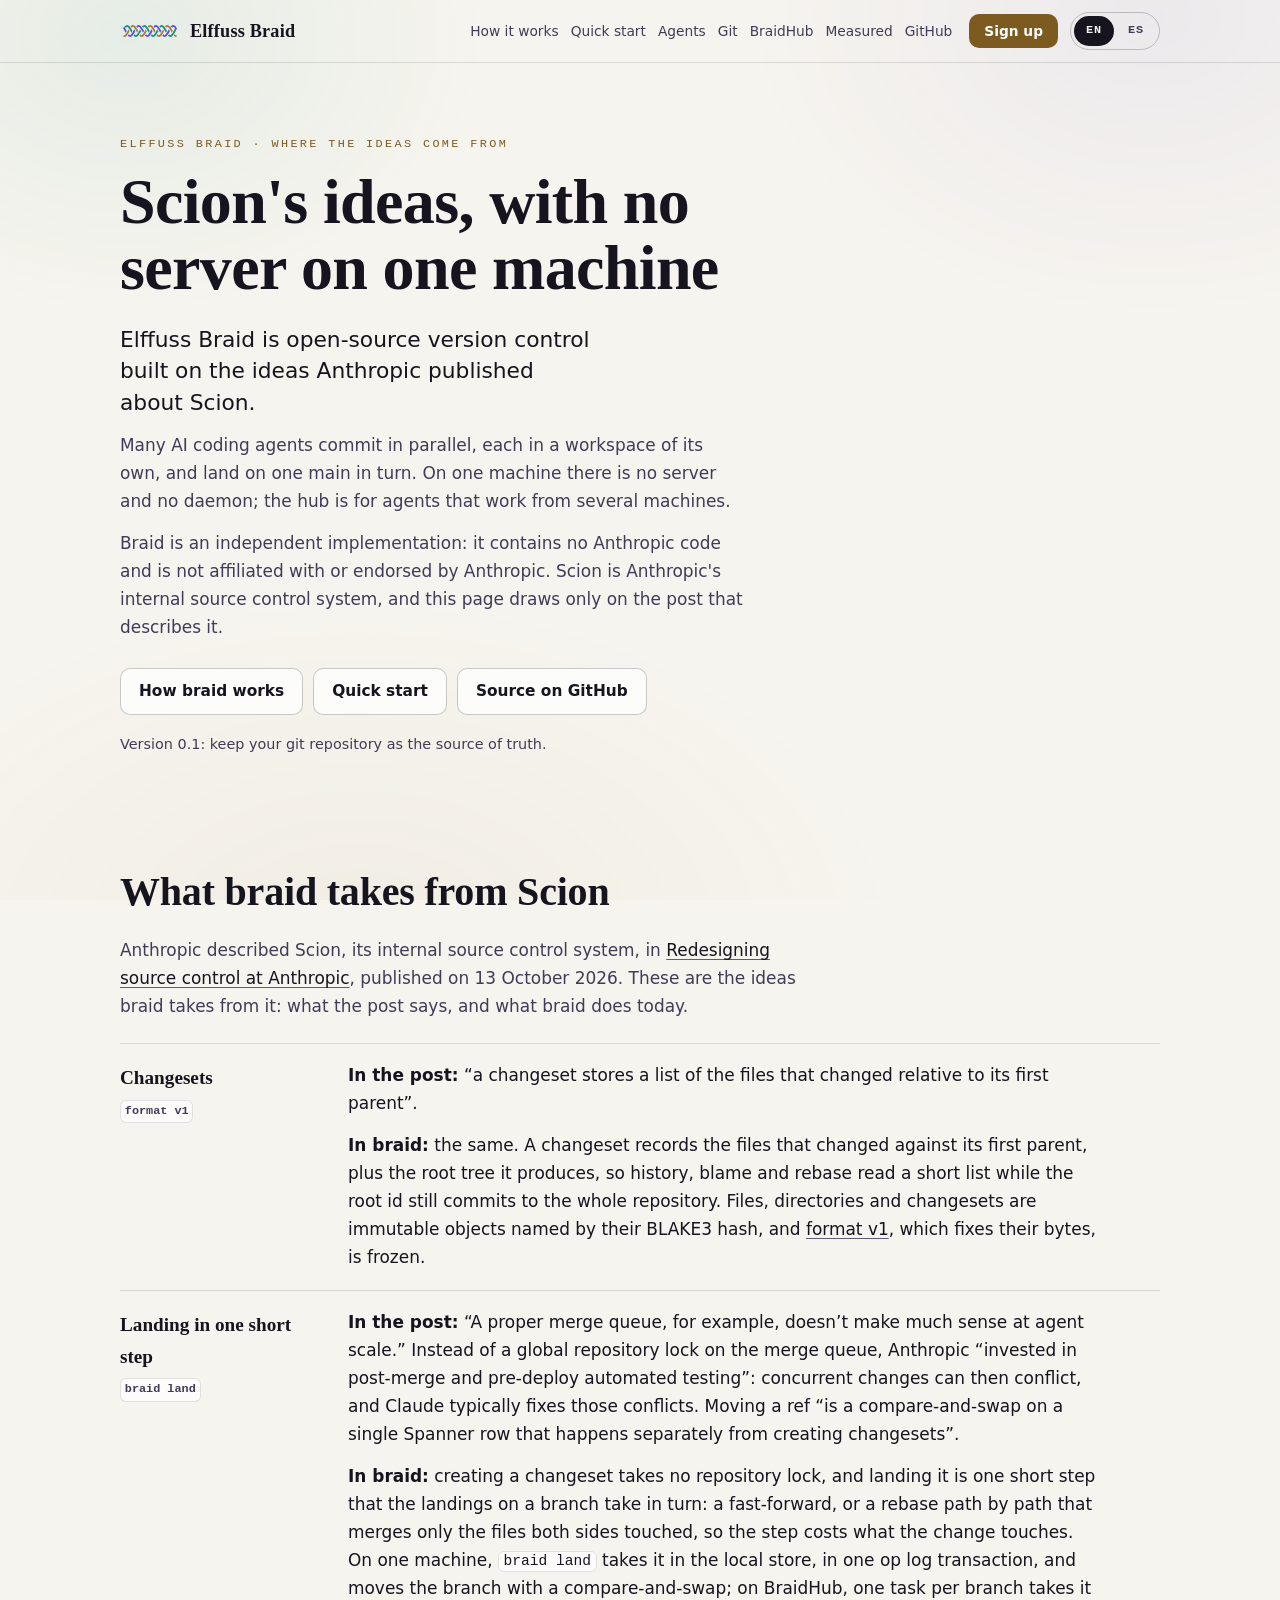
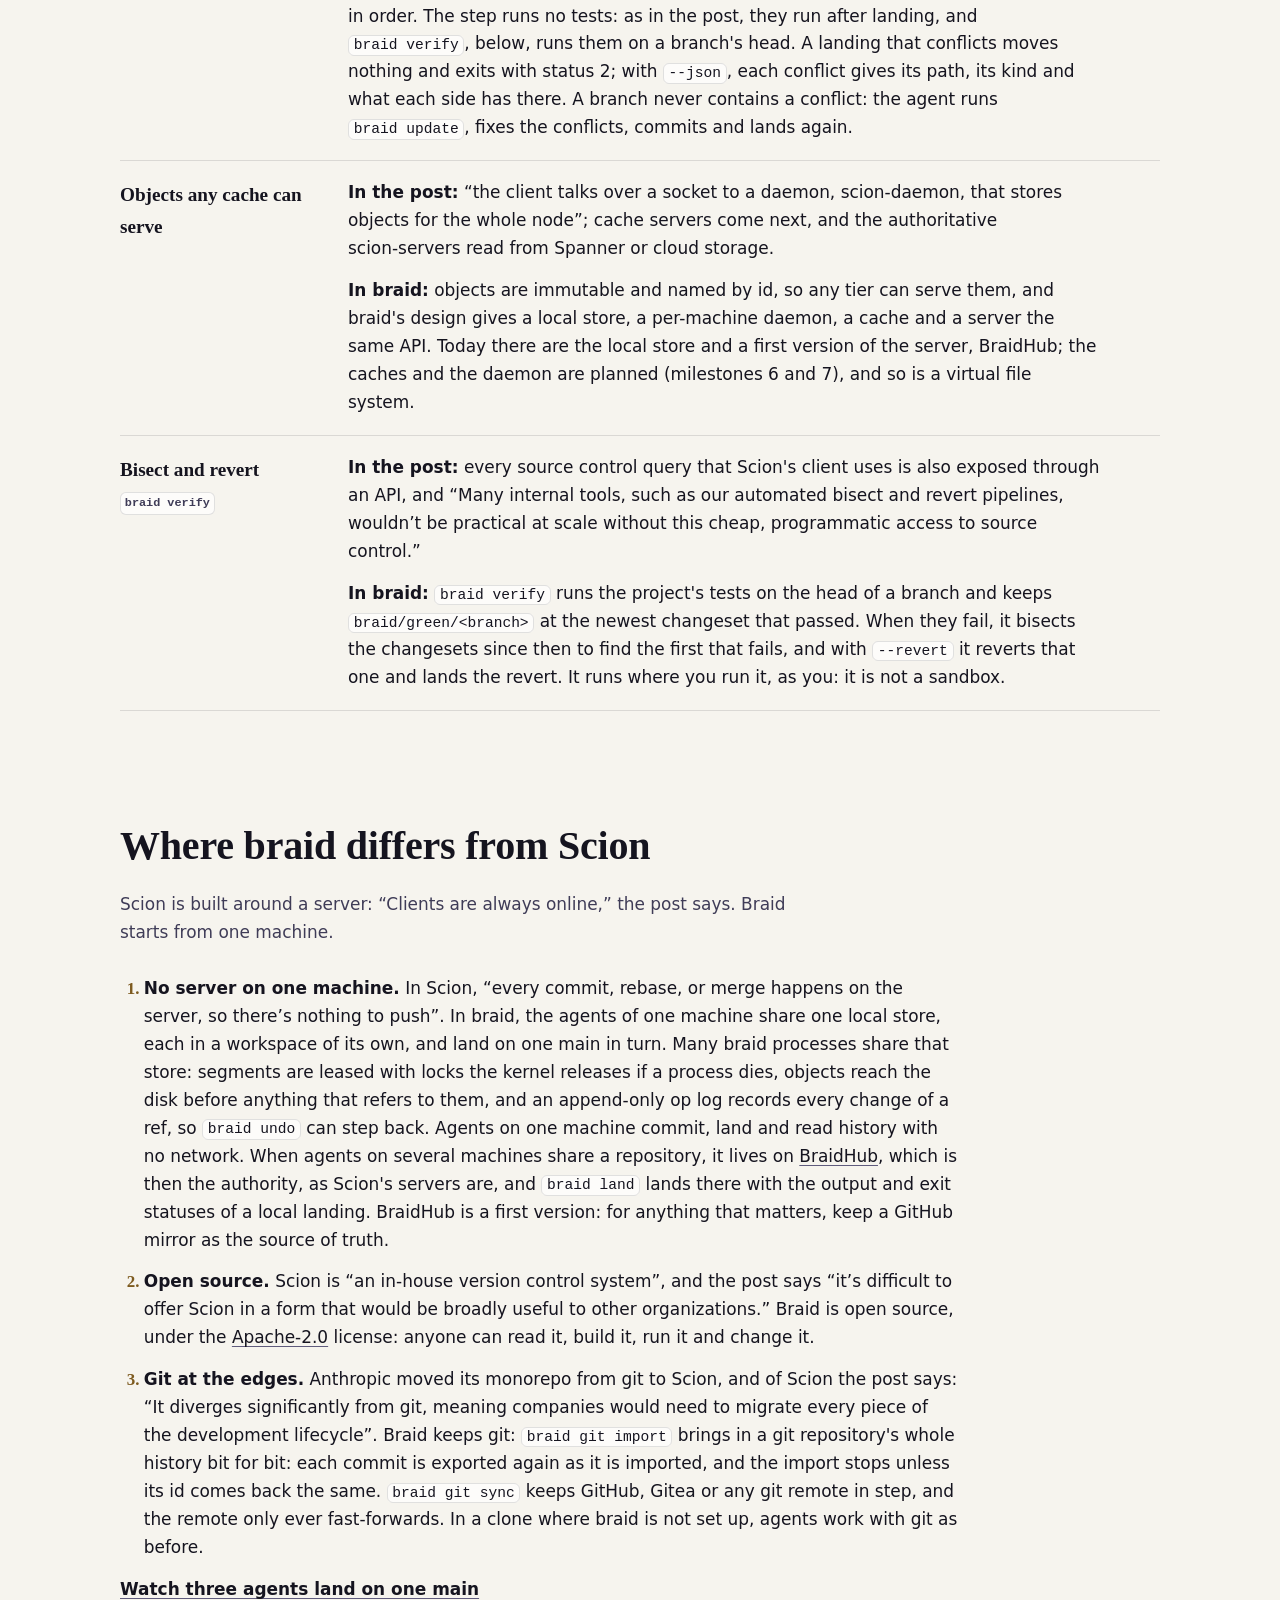
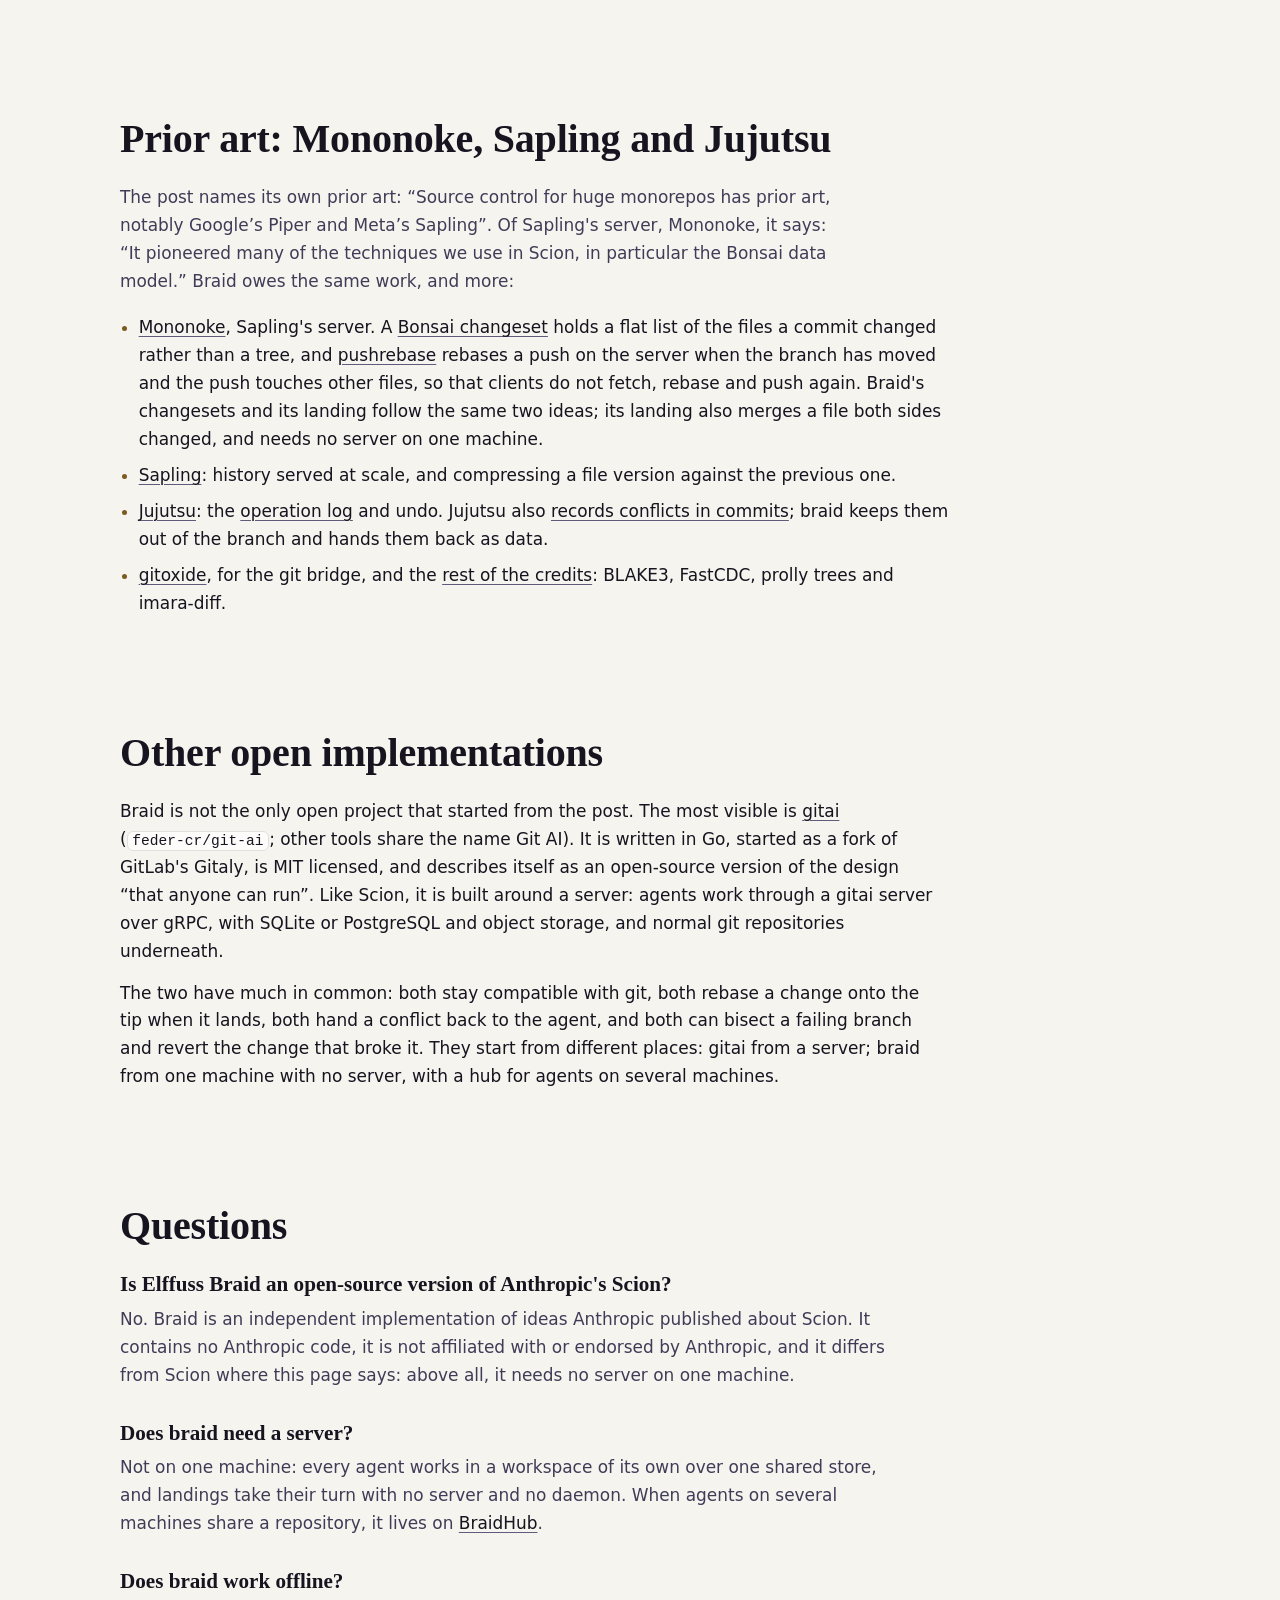
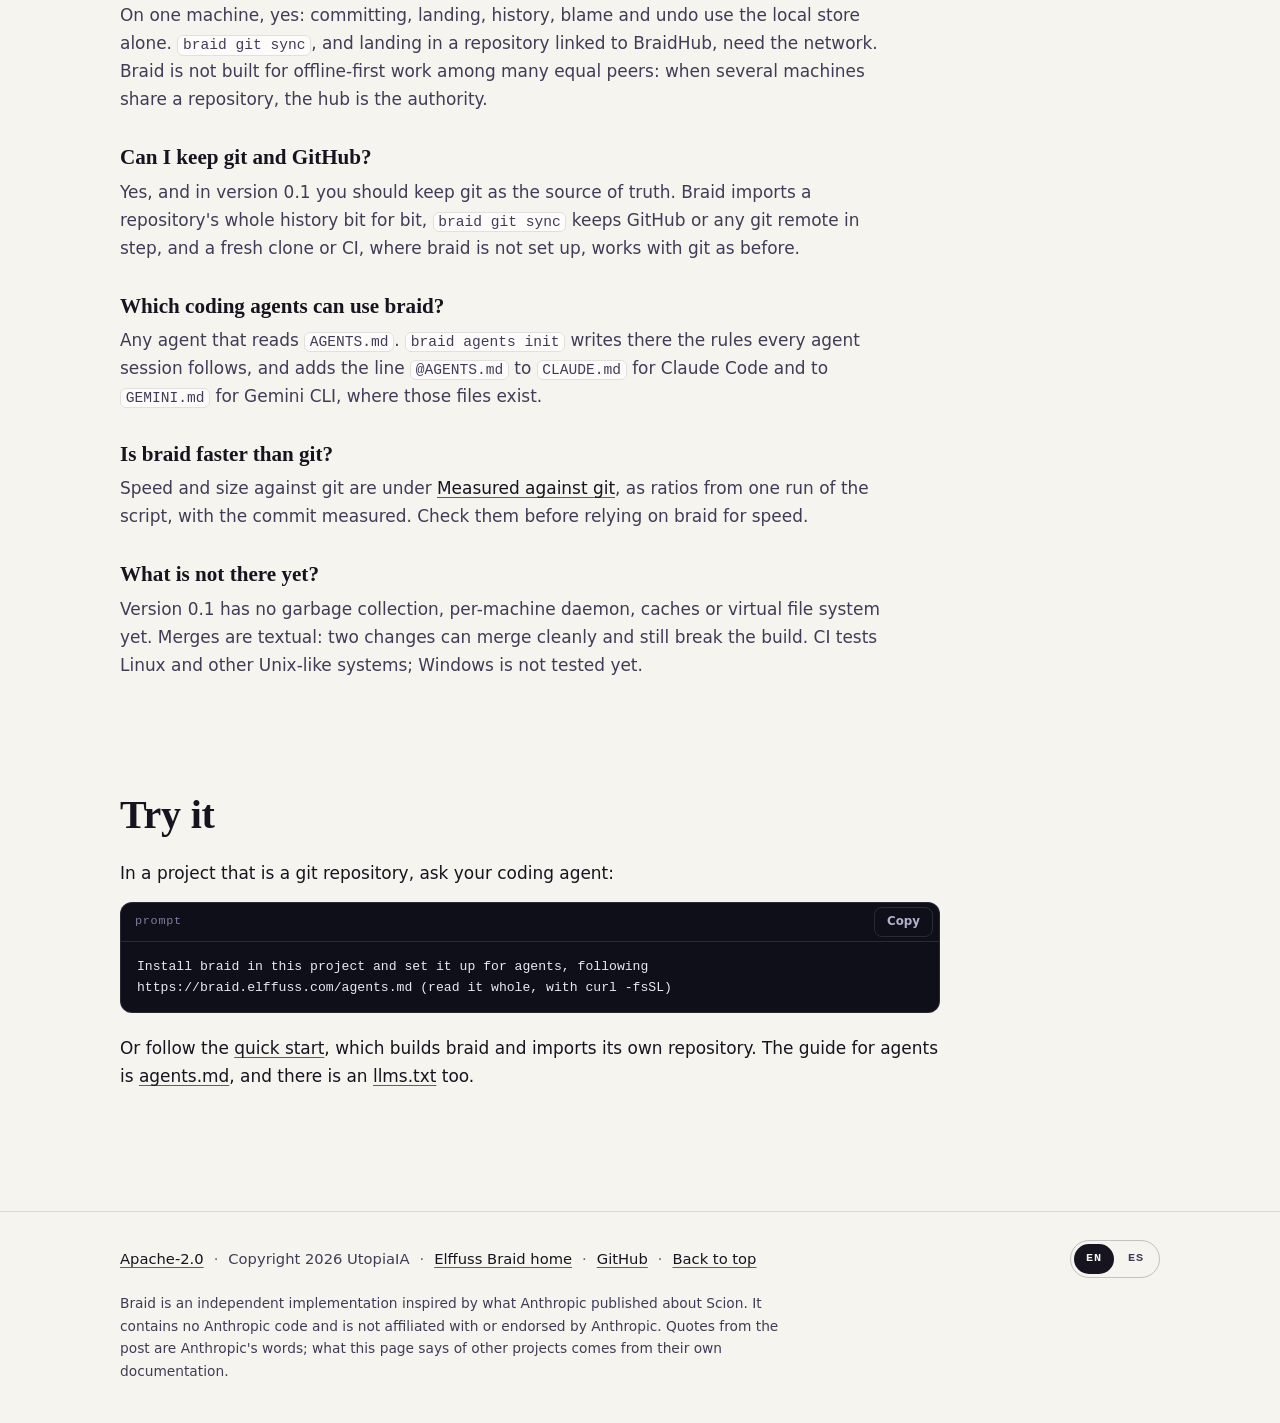
==== commit 7cd17236: "Site: only the differences from Scion that the post supports - scion.html, "Where braid differs from" ====
--- a/site/scion.html
+++ b/site/scion.html
@@ -1,20 +1,20 @@
 <!doctype html>
 <!-- SPDX-License-Identifier: Apache-2.0
      Copyright (c) 2026 UtopiaIA -->
-<html lang="en" data-title-es="Las ideas de Scion, sin servidor · Elffuss Braid">
+<html lang="en" data-title-es="Ideas de Scion en código abierto, sin servidor en una máquina">
 <head>
 <meta charset="utf-8">
 <meta name="viewport" content="width=device-width, initial-scale=1">
-<title>Scion's ideas, open source, with no server · Elffuss Braid</title>
-<meta name="description" content="Version control from the ideas Anthropic published about Scion, open source and with no server on one machine. Independent, not affiliated with Anthropic.">
+<title>Scion's ideas, open source, serverless on one machine</title>
+<meta name="description" content="Open-source version control from the ideas Anthropic published about Scion, serverless on one machine. Independent, not affiliated with or endorsed by Anthropic.">
 <link rel="canonical" href="https://braid.elffuss.com/scion.html">
 <meta name="color-scheme" content="dark light">
 <meta name="theme-color" content="#090a11" media="(prefers-color-scheme: dark)">
 <meta name="theme-color" content="#f6f4ee" media="(prefers-color-scheme: light)">
 <meta property="og:type" content="article">
 <meta property="og:site_name" content="Elffuss">
-<meta property="og:title" content="Scion's ideas, open source, with no server · Elffuss Braid">
-<meta property="og:description" content="Elffuss Braid starts from the ideas Anthropic published about Scion, and needs no server on one machine: many AI coding agents land on one main. Independent, not affiliated with Anthropic.">
+<meta property="og:title" content="Scion's ideas, open source, serverless on one machine">
+<meta property="og:description" content="Elffuss Braid starts from the ideas Anthropic published about Scion: many AI coding agents land on one main, with no server on one machine. Independent, not affiliated with or endorsed by Anthropic.">
 <meta property="og:url" content="https://braid.elffuss.com/scion.html">
 <meta property="og:image" content="https://braid.elffuss.com/og.png">
 <meta property="og:image:type" content="image/png">
@@ -24,8 +24,8 @@
 <meta property="og:locale" content="en_US">
 <meta property="og:locale:alternate" content="es_ES">
 <meta name="twitter:card" content="summary_large_image">
-<meta name="twitter:title" content="Scion's ideas, open source, with no server · Elffuss Braid">
-<meta name="twitter:description" content="Elffuss Braid starts from the ideas Anthropic published about Scion, and needs no server on one machine: many AI coding agents land on one main. Independent, not affiliated with Anthropic.">
+<meta name="twitter:title" content="Scion's ideas, open source, serverless on one machine">
+<meta name="twitter:description" content="Elffuss Braid starts from the ideas Anthropic published about Scion: many AI coding agents land on one main, with no server on one machine. Independent, not affiliated with or endorsed by Anthropic.">
 <meta name="twitter:image" content="https://braid.elffuss.com/og.png">
 <meta name="twitter:image:alt" content="The Elffuss Braid logo and the line Many agents. One main. No retry loop., beside a terminal where three agents commit at once and land in turn, and the third, which changed the same line as the first, gets a conflict while main does not move.">
 <link rel="icon" href="favicon.svg" type="image/svg+xml">
@@ -110,8 +110,8 @@
 <div class="sec-head">
 <h2 id="takes-title"><span data-l="en" lang="en">What braid takes from Scion</span> <span data-l="es" lang="es">Qué toma braid de Scion</span></h2>
 </div>
-<p class="lead" data-l="en" lang="en">Anthropic described Scion, its internal source control system, in <a href="https://www.anthropic.com/engineering/redesigning-source-control">Redesigning source control at Anthropic</a>, published on 13 October 2026. These are the ideas braid takes from it: what the post says, and what braid does today.</p>
-<p class="lead" data-l="es" lang="es">Anthropic describió Scion, su sistema interno de control de versiones, en <a href="https://www.anthropic.com/engineering/redesigning-source-control">Redesigning source control at Anthropic</a>, publicado el 13 de octubre de 2026. Estas son las ideas que braid toma de él: lo que dice el artículo y lo que braid hace hoy.</p>
+<p class="lead" data-l="en" lang="en">Anthropic described Scion, its internal source control system, in <a href="https://www.anthropic.com/research/redesigning-source-control">Redesigning source control at Anthropic</a>, published on 13 October 2026. These are the ideas braid takes from it: what the post says, and what braid does today.</p>
+<p class="lead" data-l="es" lang="es">Anthropic describió Scion, su sistema interno de control de versiones, en <a href="https://www.anthropic.com/research/redesigning-source-control">Redesigning source control at Anthropic</a>, publicado el 13 de octubre de 2026. Estas son las ideas que braid toma de él: lo que dice el artículo y lo que braid hace hoy.</p>
 <dl class="rows">
 <div class="row">
 <dt><span data-l="en" lang="en">Changesets</span><span data-l="es" lang="es">Changesets</span><code lang="en">format v1</code></dt>
@@ -124,32 +124,32 @@
 </div></dd>
 </div>
 <div class="row">
-<dt><span data-l="en" lang="en">Landing without a merge queue</span><span data-l="es" lang="es">Aterrizar sin cola de fusión</span><code lang="en">braid land</code></dt>
-<dd><div data-l="en" lang="en">
-<p><strong>In the post:</strong> “every commit, rebase, or merge happens on the server, so there's nothing to push”, and moving a ref “is a compare-and-swap on a single Spanner row that happens separately from creating changesets”.</p>
-<p><strong>In braid:</strong> <code>braid land</code> is that one step. A change built on the current head fast-forwards; otherwise braid rebases it path by path and merges only the files both sides touched, so the step costs what the change touches. Landings on a branch take their turn, and creating a change takes no repository lock. On one machine the step runs in the local store; on BraidHub, one task per branch runs it in order.</p>
-</div><div data-l="es" lang="es">
-<p><strong>En el artículo:</strong> todo commit, rebase o fusión ocurre en el servidor, así que no hay nada que subir con push, y mover una ref es un compare-and-swap sobre una sola fila de Spanner, aparte de crear changesets.</p>
-<p><strong>En braid:</strong> <code>braid land</code> es ese paso. Un cambio hecho sobre la cabeza actual entra en fast-forward; si no, braid le hace rebase ruta a ruta y solo fusiona los ficheros que han tocado los dos lados, así que el paso cuesta lo que toca el cambio. Los aterrizajes en una rama van por turnos, y crear un cambio no bloquea el repositorio. En una sola máquina, el paso se hace en el almacén local; en BraidHub, una tarea por rama lo hace en orden.</p>
+<dt><span data-l="en" lang="en">Landing in one short step</span><span data-l="es" lang="es">Aterrizar en un paso corto</span><code lang="en">braid land</code></dt>
+<dd><div data-l="en" lang="en">
+<p><strong>In the post:</strong> “A proper merge queue, for example, doesn’t make much sense at agent scale.” Instead of a global repository lock on the merge queue, Anthropic “invested in post-merge and pre-deploy automated testing”: concurrent changes can then conflict, and Claude typically fixes those conflicts. Moving a ref “is a compare-and-swap on a single Spanner row that happens separately from creating changesets”.</p>
+<p><strong>In braid:</strong> creating a changeset takes no repository lock, and landing it is one short step that the landings on a branch take in turn: a fast-forward, or a rebase path by path that merges only the files both sides touched, so the step costs what the change touches. On one machine, <code>braid land</code> takes it in the local store, in one op log transaction, and moves the branch with a compare-and-swap; on BraidHub, one task per branch takes it in order. The step runs no tests: as in the post, they run after landing, and <code>braid verify</code>, below, runs them on a branch's head. A landing that conflicts moves nothing and exits with status 2; with <code class="nw">--json</code>, each conflict gives its path, its kind and what each side has there. A branch never contains a conflict: the agent runs <code>braid update</code>, fixes the conflicts, commits and lands again.</p>
+</div><div data-l="es" lang="es">
+<p><strong>En el artículo:</strong> una cola de fusión como es debido no tiene mucho sentido a la escala de los agentes. En vez de un cerrojo global del repositorio sobre la cola de fusión, Anthropic ha invertido en tests automáticos después de fusionar y antes de desplegar; los cambios simultáneos pueden entonces entrar en conflicto, y Claude suele arreglar esos conflictos. Mover una ref es un compare-and-swap sobre una sola fila de Spanner, aparte de crear changesets.</p>
+<p><strong>En braid:</strong> crear un changeset no bloquea el repositorio, y aterrizarlo es un paso corto que los aterrizajes en una rama dan por turnos: un fast-forward, o un rebase ruta a ruta que solo fusiona los ficheros que han tocado los dos lados, así que el paso cuesta lo que toca el cambio. En una sola máquina, <code>braid land</code> lo da en el almacén local, en una sola transacción del registro de operaciones, y mueve la rama con un compare-and-swap; en BraidHub, una tarea por rama lo da en orden. El paso no ejecuta tests: como en el artículo, los tests van después de aterrizar, y <code>braid verify</code>, más abajo, los ejecuta sobre la cabeza de una rama. Un aterrizaje con conflictos no mueve nada y sale con 2; con <code class="nw">--json</code>, cada conflicto da su ruta, su tipo y lo que tiene cada lado. Una rama nunca contiene un conflicto: el agente hace <code>braid update</code>, arregla los conflictos, hace commit y vuelve a aterrizar.</p>
 </div></dd>
 </div>
 <div class="row">
 <dt><span data-l="en" lang="en">Objects any cache can serve</span><span data-l="es" lang="es">Objetos que sirve cualquier caché</span></dt>
 <dd><div data-l="en" lang="en">
 <p><strong>In the post:</strong> “the client talks over a socket to a daemon, <span class="nw">scion-daemon</span>, that stores objects for the whole node”; cache servers come next, and the authoritative <span class="nw">scion-servers</span> read from Spanner or cloud storage.</p>
-<p><strong>In braid:</strong> objects are immutable and named by id, so any tier can serve them, and braid's design gives a local store, a per-machine daemon, a cache and a server the same API. Today there are the local store and a first version of the server, BraidHub; the daemon and the caches are planned (milestones 6 and 7), and so is a virtual file system.</p>
+<p><strong>In braid:</strong> objects are immutable and named by id, so any tier can serve them, and braid's design gives a local store, a per-machine daemon, a cache and a server the same API. Today there are the local store and a first version of the server, BraidHub; the caches and the daemon are planned (milestones 6 and 7), and so is a virtual file system.</p>
 </div><div data-l="es" lang="es">
 <p><strong>En el artículo:</strong> el cliente habla por un socket con un daemon, <span class="nw">scion-daemon</span>, que guarda los objetos de todo el nodo; después vienen servidores de caché, y los <span class="nw">scion-servers</span>, que son la autoridad, leen de Spanner o del almacenamiento en la nube.</p>
-<p><strong>En braid:</strong> los objetos son inmutables y se nombran por su id, así que cualquier nivel puede servirlos, y el diseño de braid da la misma API a un almacén local, a un daemon por máquina, a una caché y a un servidor. Hoy existen el almacén local y una primera versión del servidor, BraidHub; el daemon y las cachés están previstos (fases 6 y 7), igual que un sistema de ficheros virtual.</p>
+<p><strong>En braid:</strong> los objetos son inmutables y se nombran por su id, así que cualquier nivel puede servirlos, y el diseño de braid da la misma API a un almacén local, a un daemon por máquina, a una caché y a un servidor. Hoy existen el almacén local y una primera versión del servidor, BraidHub; las cachés y el daemon están previstos (fases 6 y 7), igual que un sistema de ficheros virtual.</p>
 </div></dd>
 </div>
 <div class="row">
 <dt><span data-l="en" lang="en">Bisect and revert</span><span data-l="es" lang="es">Bisección y reversión</span><code lang="en">braid verify</code></dt>
 <dd><div data-l="en" lang="en">
-<p><strong>In the post:</strong> among the internal tools built on Scion's API are “automated bisect and revert pipelines”.</p>
+<p><strong>In the post:</strong> every source control query that Scion's client uses is also exposed through an API, and “Many internal tools, such as our automated bisect and revert pipelines, wouldn’t be practical at scale without this cheap, programmatic access to source control.”</p>
 <p><strong>In braid:</strong> <code>braid verify</code> runs the project's tests on the head of a branch and keeps <code>braid/green/&lt;branch&gt;</code> at the newest changeset that passed. When they fail, it bisects the changesets since then to find the first that fails, and with <code class="nw">--revert</code> it reverts that one and lands the revert. It runs where you run it, as you: it is not a sandbox.</p>
 </div><div data-l="es" lang="es">
-<p><strong>En el artículo:</strong> entre las herramientas internas que usan la API de Scion hay procesos automáticos de bisección y reversión.</p>
+<p><strong>En el artículo:</strong> todas las consultas de control de versiones que usa el cliente de Scion están también en una API, y muchas herramientas internas, como sus procesos automáticos de bisección y reversión, no serían prácticas a gran escala sin ese acceso barato y programático al control de versiones.</p>
 <p><strong>En braid:</strong> <code>braid verify</code> ejecuta los tests del proyecto sobre la cabeza de una rama y mantiene <code>braid/green/&lt;rama&gt;</code> en el changeset más reciente que los pasó. Cuando fallan, busca por bisección, entre los changesets posteriores, el primero que falla y, con <code class="nw">--revert</code>, lo revierte y aterriza la reversión. Se ejecuta donde lo lances y con tus permisos: no es un sandbox.</p>
 </div></dd>
 </div>
@@ -165,18 +165,14 @@
 <p class="lead" data-l="en" lang="en">Scion is built around a server: “Clients are always online,” the post says. Braid starts from one machine.</p>
 <p class="lead" data-l="es" lang="es">Scion gira en torno a un servidor: según el artículo, sus clientes están siempre conectados. Braid empieza por una sola máquina.</p>
 <ol class="points" data-l="en" lang="en">
-<li><strong>No server and no daemon on one machine.</strong> Many braid processes share one store: segments are leased with locks the kernel releases if a process dies, objects reach the disk before anything that refers to them, and an append-only op log records every change of a ref, so <code>braid undo</code> can step back. Agents on one machine commit, land and read history with no network: braid works offline on one machine.</li>
-<li><strong>A server when there are several machines.</strong> When agents on several machines share a repository, it lives on <a href="./#hub">BraidHub</a>, which is then the authority: people and agents sign in with GitHub, and <code>braid land</code> lands there with the output and exit statuses of a local landing. Git runs on the hub only in bare repositories with no hooks, so <a href="https://github.com/KikoCis/elffuss-braid/blob/main/docs/hub.md#11-mirrors">nothing of a repository runs on the hub</a>. BraidHub is a first version: for anything that matters, keep a GitHub mirror as the source of truth.</li>
-<li><strong>Git at the edges.</strong> <code>braid git import</code> brings in a git repository's whole history bit for bit: each commit is exported again as it is imported, and the import stops unless its id comes back the same. <code>braid git sync</code> keeps GitHub, Gitea or any git remote in step, and the remote only ever fast-forwards. In a clone where braid is not set up, agents work with git as before.</li>
-<li><strong>Conflicts come back as data.</strong> A landing that conflicts moves nothing and exits with status 2. With <code class="nw">--json</code>, the outcome is <code>conflicts</code>: each conflict gives its path, its kind and what each side has there, and <code>next</code> says what to run. A branch never contains a conflict: the agent runs <code>braid update</code>, fixes the markers, commits and lands again.</li>
-<li><strong>Built for coding agents.</strong> Every command has a JSON form, <code>braid change create</code> makes and lands a changeset without a working copy, <code>BRAID_AGENT</code> is recorded with everything an agent does, and <code>braid agents init</code> writes the rules every session follows into the project's <code>AGENTS.md</code>.</li>
+<li><strong>No server on one machine.</strong> In Scion, “every commit, rebase, or merge happens on the server, so there’s nothing to push”. In braid, the agents of one machine share one local store, each in a workspace of its own, and land on one main in turn. Many braid processes share that store: segments are leased with locks the kernel releases if a process dies, objects reach the disk before anything that refers to them, and an append-only op log records every change of a ref, so <code>braid undo</code> can step back. Agents on one machine commit, land and read history with no network. When agents on several machines share a repository, it lives on <a href="./#hub">BraidHub</a>, which is then the authority, as Scion's servers are, and <code>braid land</code> lands there with the output and exit statuses of a local landing. BraidHub is a first version: for anything that matters, keep a GitHub mirror as the source of truth.</li>
+<li><strong>Open source.</strong> Scion is “an in-house version control system”, and the post says “it’s difficult to offer Scion in a form that would be broadly useful to other organizations.” Braid is open source, under the <a href="https://github.com/KikoCis/elffuss-braid/blob/main/LICENSE"><span class="nw">Apache-2.0</span></a> license: anyone can read it, build it, run it and change it.</li>
+<li><strong>Git at the edges.</strong> Anthropic moved its monorepo from git to Scion, and of Scion the post says: “It diverges significantly from git, meaning companies would need to migrate every piece of the development lifecycle”. Braid keeps git: <code>braid git import</code> brings in a git repository's whole history bit for bit: each commit is exported again as it is imported, and the import stops unless its id comes back the same. <code>braid git sync</code> keeps GitHub, Gitea or any git remote in step, and the remote only ever fast-forwards. In a clone where braid is not set up, agents work with git as before.</li>
 </ol>
 <ol class="points" data-l="es" lang="es">
-<li><strong>Sin servidor ni daemon en una sola máquina.</strong> Muchos procesos de braid comparten un almacén: los segmentos se reservan con cerrojos que el kernel libera si un proceso muere, los objetos llegan al disco antes que lo que apunta a ellos, y un registro de operaciones que solo crece apunta cada cambio de ref, para que <code>braid undo</code> pueda dar marcha atrás. Los agentes de una máquina hacen commit, aterrizan y leen la historia sin red: braid funciona sin conexión en una sola máquina.</li>
-<li><strong>Un servidor cuando hay varias máquinas.</strong> Cuando agentes de varias máquinas comparten un repositorio, este vive en <a href="./#hub">BraidHub</a>, que pasa a ser la autoridad: personas y agentes entran con GitHub, y <code>braid land</code> aterriza allí con la misma salida y los mismos códigos de salida que un aterrizaje local. En el hub, git solo se ejecuta en repositorios bare y sin hooks, así que <a href="https://github.com/KikoCis/elffuss-braid/blob/main/docs/hub.md#11-mirrors">nada de un repositorio se ejecuta en el hub</a>. BraidHub es una primera versión: para todo lo que importe, ten un espejo en GitHub como fuente de verdad.</li>
-<li><strong>Git en los bordes.</strong> <code>braid git import</code> trae toda la historia de un repositorio de git bit a bit: cada commit se vuelve a exportar al importarlo, y la importación se detiene si su id no sale idéntico. <code>braid git sync</code> mantiene al día GitHub, Gitea o cualquier remoto de git, y el remoto solo avanza en fast-forward. En un clon donde braid no está configurado, los agentes trabajan con git, como siempre.</li>
-<li><strong>Los conflictos vuelven como datos.</strong> Un aterrizaje con conflictos no mueve nada y sale con 2. Con <code class="nw">--json</code>, el <code>outcome</code> es <code>conflicts</code>: cada conflicto da su ruta, su tipo y lo que tiene cada lado, y <code>next</code> dice qué ejecutar después. Una rama nunca contiene un conflicto: el agente hace <code>braid update</code>, arregla los marcadores, hace commit y vuelve a aterrizar.</li>
-<li><strong>Hecho para agentes de programación.</strong> Todos los comandos tienen salida JSON, <code>braid change create</code> crea y aterriza un changeset sin copia de trabajo, <code>BRAID_AGENT</code> queda registrado con todo lo que hace un agente, y <code>braid agents init</code> escribe en el <code>AGENTS.md</code> del proyecto las reglas que sigue cada sesión.</li>
+<li><strong>Sin servidor en una sola máquina.</strong> En Scion, todo commit, rebase o fusión ocurre en el servidor, así que no hay nada que subir con push. En braid, los agentes de una máquina comparten un único almacén local, cada uno en su propio espacio de trabajo, y aterrizan por turnos en un solo main. Muchos procesos de braid comparten ese almacén: los segmentos se reservan con cerrojos que el kernel libera si un proceso muere, los objetos llegan al disco antes que lo que apunta a ellos, y un registro de operaciones que solo crece apunta cada cambio de ref, para que <code>braid undo</code> pueda dar marcha atrás. Los agentes de una máquina hacen commit, aterrizan y leen la historia sin red. Cuando agentes de varias máquinas comparten un repositorio, este vive en <a href="./#hub">BraidHub</a>, que pasa a ser la autoridad, como los servidores de Scion, y <code>braid land</code> aterriza allí con la misma salida y los mismos códigos de salida que un aterrizaje local. BraidHub es una primera versión: para todo lo que importe, ten un espejo en GitHub como fuente de verdad.</li>
+<li><strong>Código abierto.</strong> Scion es un sistema de control de versiones interno, y el artículo dice que es difícil ofrecerlo de una forma que les sea útil a otras organizaciones en general. Braid es de código abierto, con licencia <a href="https://github.com/KikoCis/elffuss-braid/blob/main/LICENSE"><span class="nw">Apache-2.0</span></a>: cualquiera puede leerlo, compilarlo, ejecutarlo y cambiarlo.</li>
+<li><strong>Git en los bordes.</strong> Anthropic pasó su monorepo de git a Scion, y el artículo dice que Scion se aparta tanto de git que una empresa tendría que migrar cada pieza de su ciclo de desarrollo. Braid se queda con git: <code>braid git import</code> trae toda la historia de un repositorio de git bit a bit: cada commit se vuelve a exportar al importarlo, y la importación se detiene si su id no sale idéntico. <code>braid git sync</code> mantiene al día GitHub, Gitea o cualquier remoto de git, y el remoto solo avanza en fast-forward. En un clon donde braid no está configurado, los agentes trabajan con git, como siempre.</li>
 </ol>
 <p class="next-link"><a href="./#story"><span data-l="en" lang="en">Watch three agents land on one main</span><span data-l="es" lang="es">Mira cómo aterrizan tres agentes en un solo main</span></a></p>
 </div>
@@ -187,7 +183,7 @@
 <div class="sec-head">
 <h2 id="prior-art-title"><span data-l="en" lang="en">Prior art: Mononoke, Sapling and Jujutsu</span> <span data-l="es" lang="es">Lo que vino antes: Mononoke, Sapling y Jujutsu</span></h2>
 </div>
-<p class="lead" data-l="en" lang="en">The post names its own prior art: “Source control for huge monorepos has prior art, notably Google's Piper and Meta's Sapling”. Of Sapling's server, Mononoke, it says: “It pioneered many of the techniques we use in Scion, in particular the Bonsai data model.” Braid owes the same work, and more:</p>
+<p class="lead" data-l="en" lang="en">The post names its own prior art: “Source control for huge monorepos has prior art, notably Google’s Piper and Meta’s Sapling”. Of Sapling's server, Mononoke, it says: “It pioneered many of the techniques we use in Scion, in particular the Bonsai data model.” Braid owes the same work, and more:</p>
 <p class="lead" data-l="es" lang="es">El artículo cita sus propios precedentes: Piper, de Google, y Sapling, de Meta. Del servidor de Sapling, Mononoke, dice que fue pionero en muchas de las técnicas que usa Scion, en particular el modelo de datos Bonsai. Braid les debe lo mismo, y algo más:</p>
 <ul class="honest prior" data-l="en" lang="en">
 <li><a href="https://github.com/facebook/sapling/tree/main/eden/mononoke">Mononoke</a>, Sapling's server. A <a href="https://github.com/facebook/sapling/blob/main/eden/mononoke/docs/2.1-bonsai-data-model.md">Bonsai changeset</a> holds a flat list of the files a commit changed rather than a tree, and <a href="https://github.com/facebook/sapling/blob/main/eden/mononoke/docs/4.1-pushrebase.md">pushrebase</a> rebases a push on the server when the branch has moved and the push touches other files, so that clients do not fetch, rebase and push again. Braid's changesets and its landing follow the same two ideas; its landing also merges a file both sides changed, and needs no server on one machine.</li>
